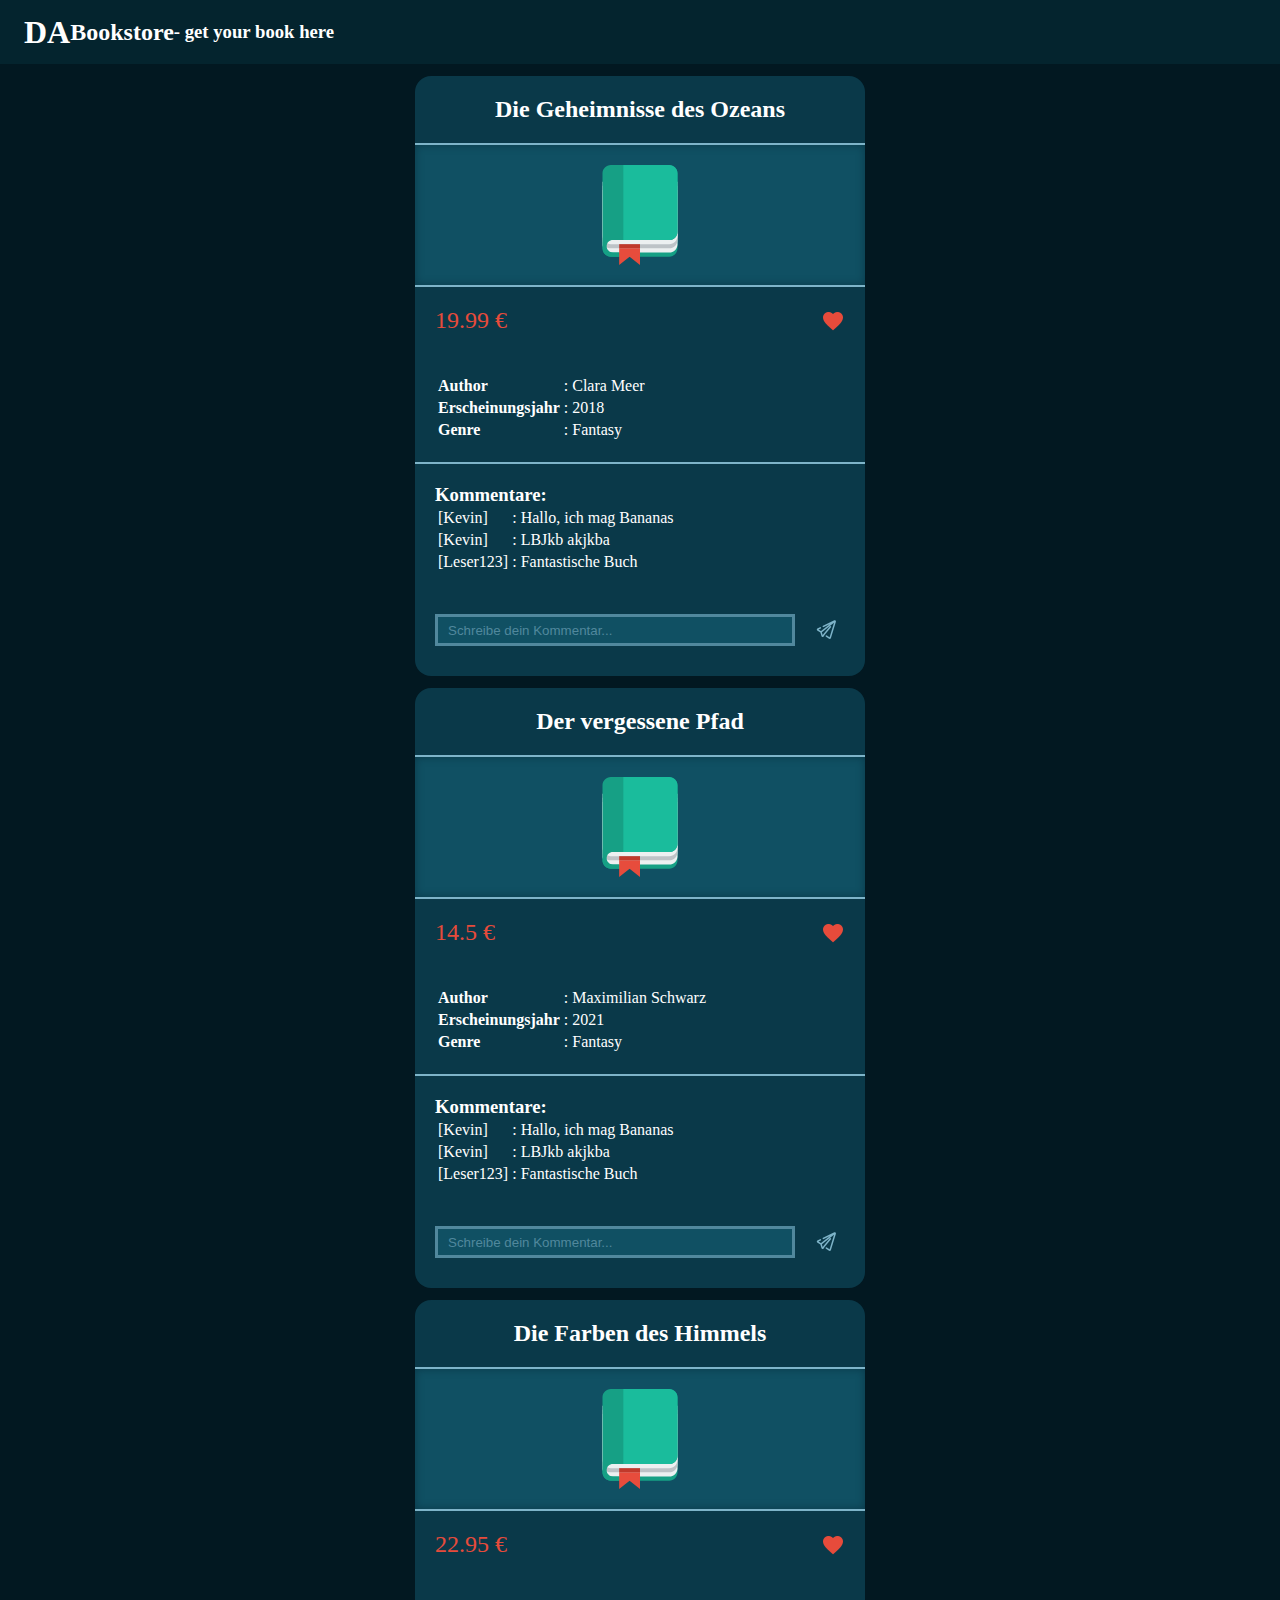
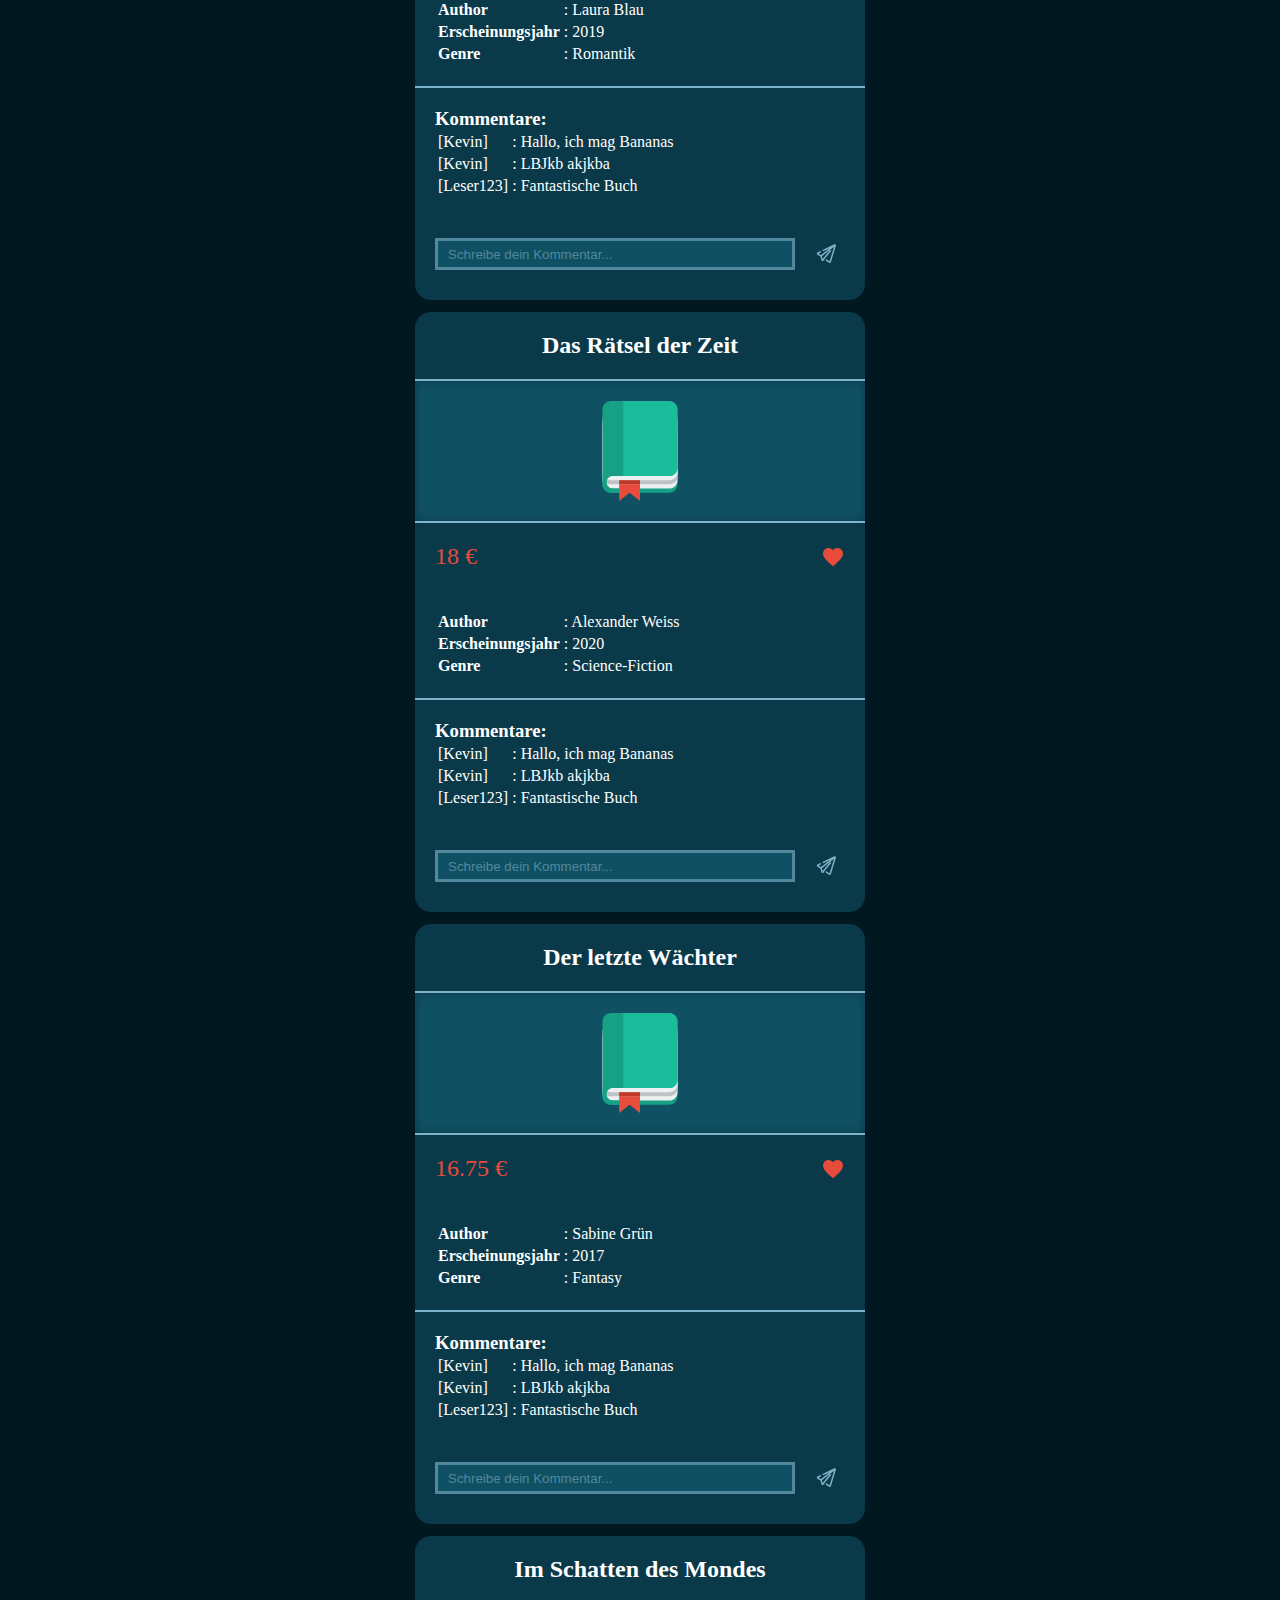
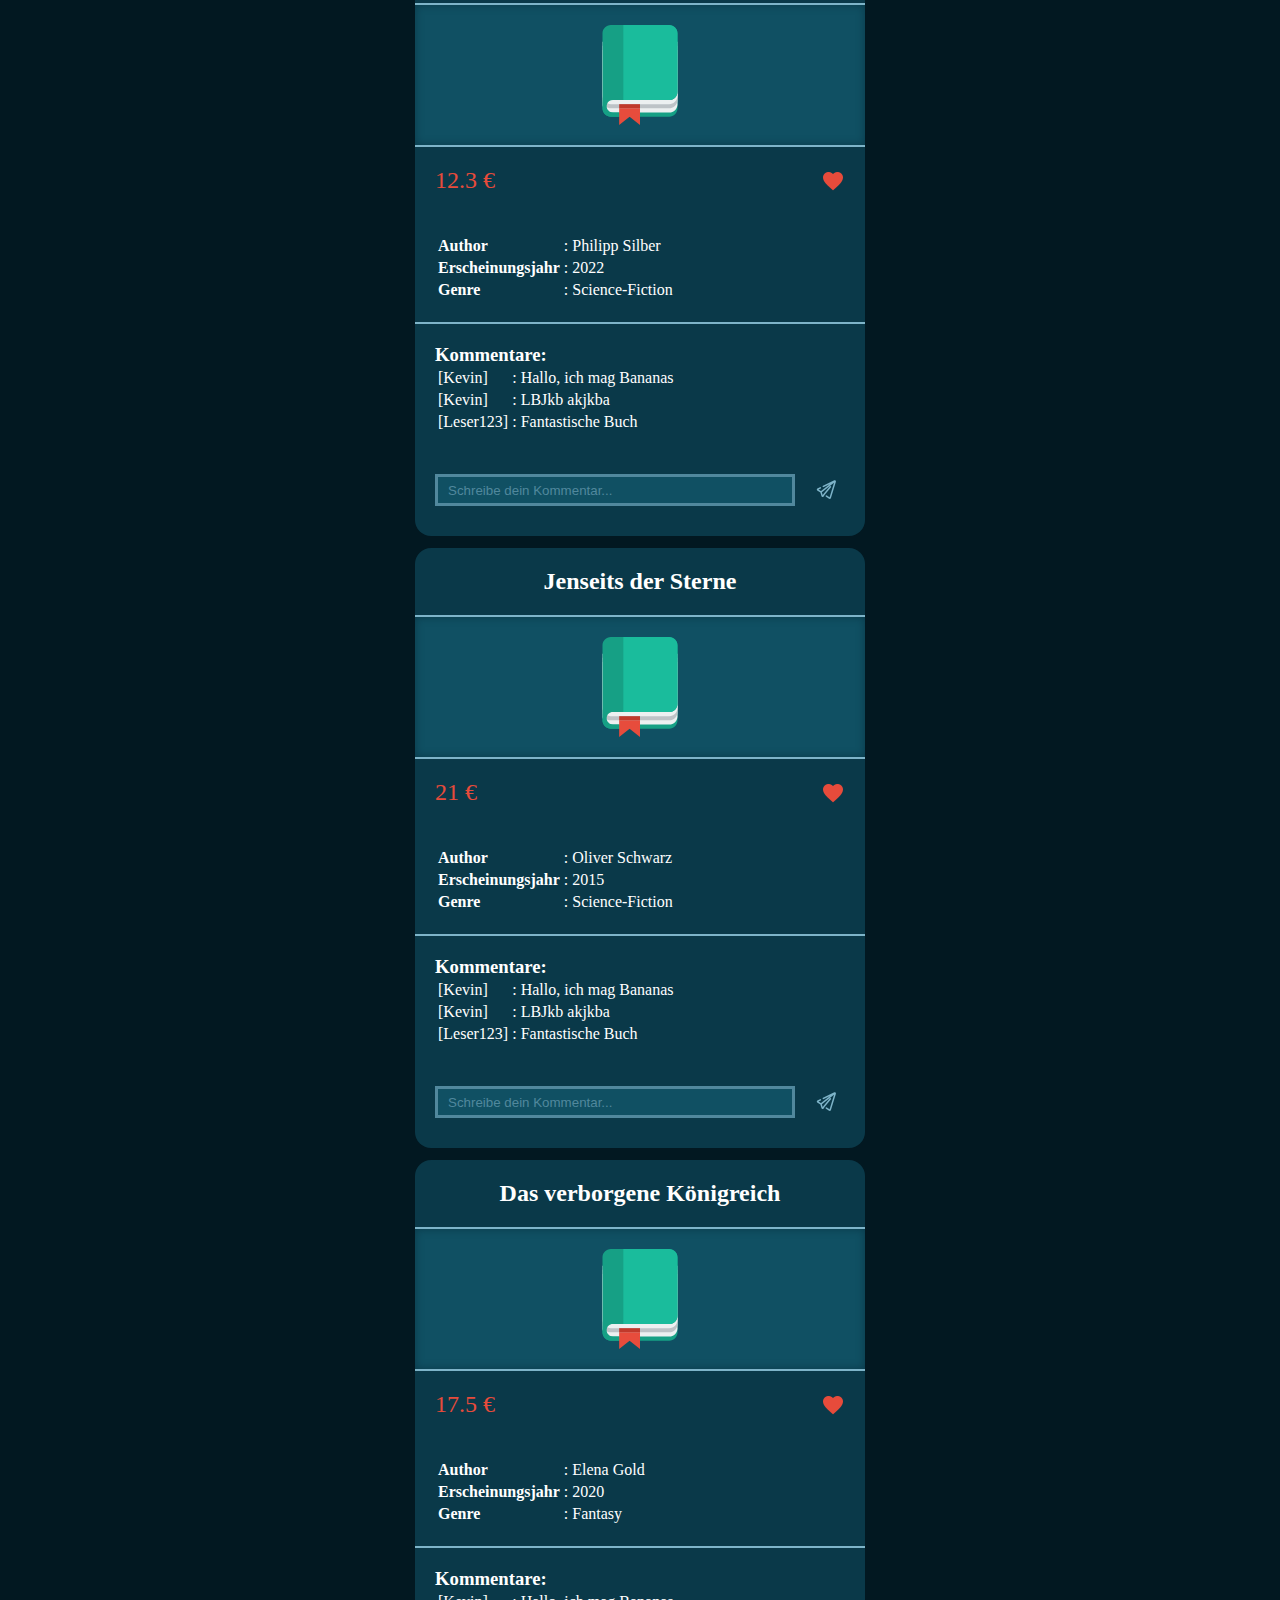
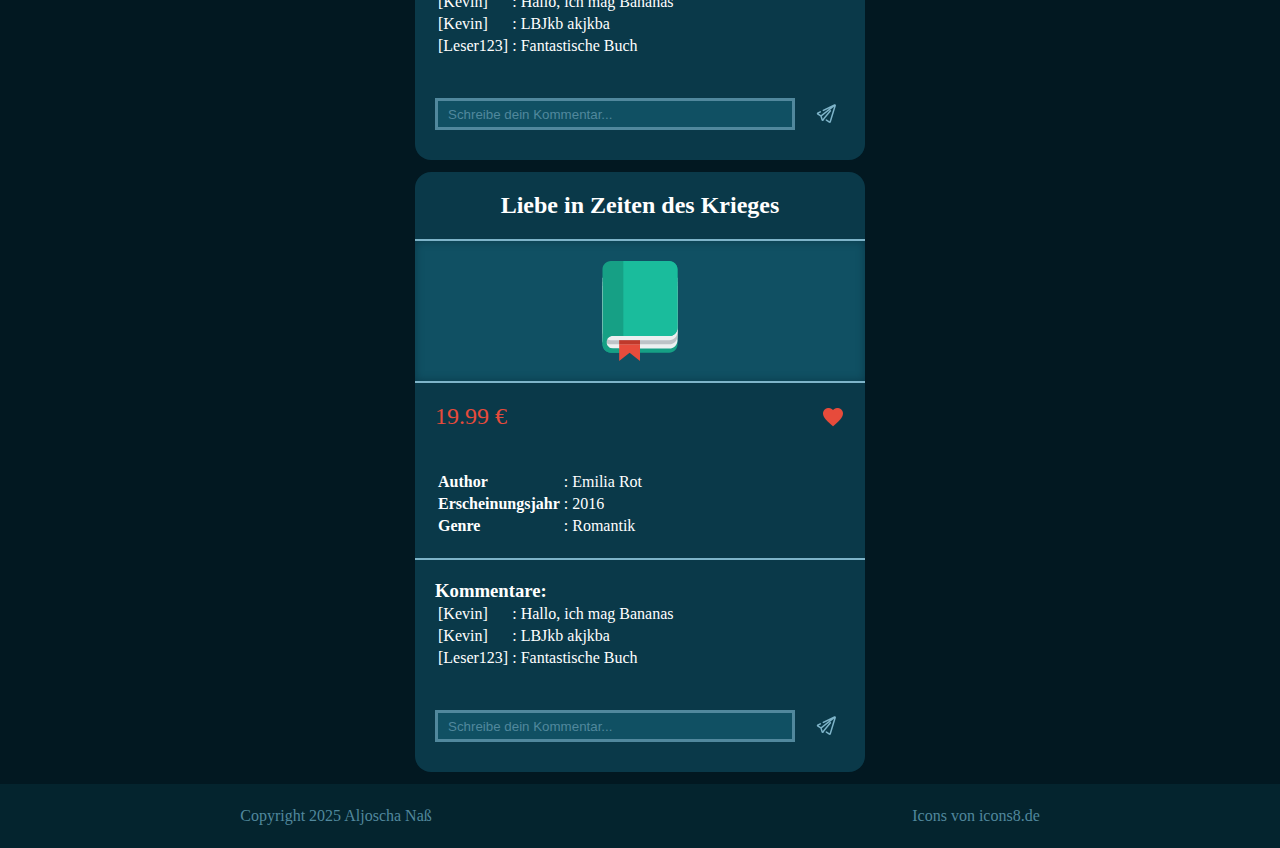
==== index.html @ 9e791208 "first commit" ====
<!DOCTYPE html>
<html lang="en">
<head>
    <meta charset="UTF-8">
    <meta name="viewport" content="width=device-width, initial-scale=1.0">

    <script src="db.js"></script>
    <script src="templates.js"></script>
    <script src="script.js"></script>

    <link rel="stylesheet" href="styles.css">

    <link rel="icon" type="image/x-icon" href="./img/icons/book_favicon.svg">

    <title>Bookstore</title>
</head>
<body onload="init()">
    <header>
        <h1>DA</h1>
        <h2>Bookstore</h2>
        <h3>- get your book here</h3>
    </header>

    <div id="content" class="content">

    </div>
   

    <footer>
        <p>Copyright 2025 Aljoscha Naß</p>
        <p><a href="https://icons8.de" alt="Link-icons8" target="_blank">Icons von icons8.de</a></p>
    </footer>
</body>
</html>
---- styles.css ----
*{
    margin: 0;
}
body{
    background-color: #021821;
}

.d_none{
    display: none;
}

.d_flex{
    display: flex;
}

/* width */
::-webkit-scrollbar {
    width: 8px;
  }
  
  /* Track */
  ::-webkit-scrollbar-track {
    background: #021821; 
    border-radius: 4px;
  }
   
  /* Handle */
  ::-webkit-scrollbar-thumb {
    background: #7EB4C9; 
    border-radius: 4px;
  }
  
  /* Handle on hover */
  ::-webkit-scrollbar-thumb:hover {
    background: #105063; 
  }

header{
    display: flex;
    align-items: center;
    background-color: #04242E;
    color: white;
    height: 64px;
    padding-left: 24px;
}

.book_section{
    display: flex;
    flex-direction: column;
    align-items: flex-start;
    justify-content: flex-start;
    background-color: #0A3949;
    border-radius: 16px;
    height: 600px;
    width: 450px;
    margin: 12px auto;
    color: white;
}

.seperator{
    height: 2px;
    width: 100%;
    background-color: #7EB4C9;
}

.book_title_section{
    width: 100%;
    margin: 20px 0;
    display: flex;
    justify-content: center;
    align-items: center;
    text-align: center;
}

.book_img_section{
    display: flex;
    justify-content: center;
    align-items: center;
    background-color: #105063;
    width: 410px;
    padding: 20px;
    box-shadow: 0 0 8px #0A3949 inset;
}

.book_img{
    height: 100px;
    width: 100px;
}

.price_section{
    margin: 20px;
    color: #E74B3B;
    font-size: 24px;
    display: flex;
    justify-content: space-between;
    align-items: center;
    width: 410px;
}

.favorite_icons{
    height: 24px;
    width: 24px;
    cursor: pointer;
}

.book_data_section{
    margin: 20px;
}

table th{
    display: flex;
    justify-content: flex-start;
}

.old_comments_section{
    margin: 20px;
}

.new_comment_section{
    display: flex;
    align-items: center;
    justify-content: space-between;
    margin: 20px;
    width: 410px;
}

.comment_input{
    background-color: #105063;
    color: white;
    cursor: pointer;
    height: 24px;
    border: solid;
    border-color: #51889D;
    width: 350px;
}
.comment_input::placeholder{
    color: #51889D;
    padding-left: 8px;
}

button{
    cursor: pointer;
    border: 0;
    background-color: #0A3949;
}
.send_button_img{
    width: 24px;
    width: 24px;
}

footer{
    height: 64px;
    background-color: #04242E;
    color: #51889D;
    display: flex;
    justify-content: space-around;
    align-items: center;
}

footer a{
    text-decoration: none;
    color: #51889D;
    cursor: pointer;
}
footer a:hover{
    color: #51889dc5;
}
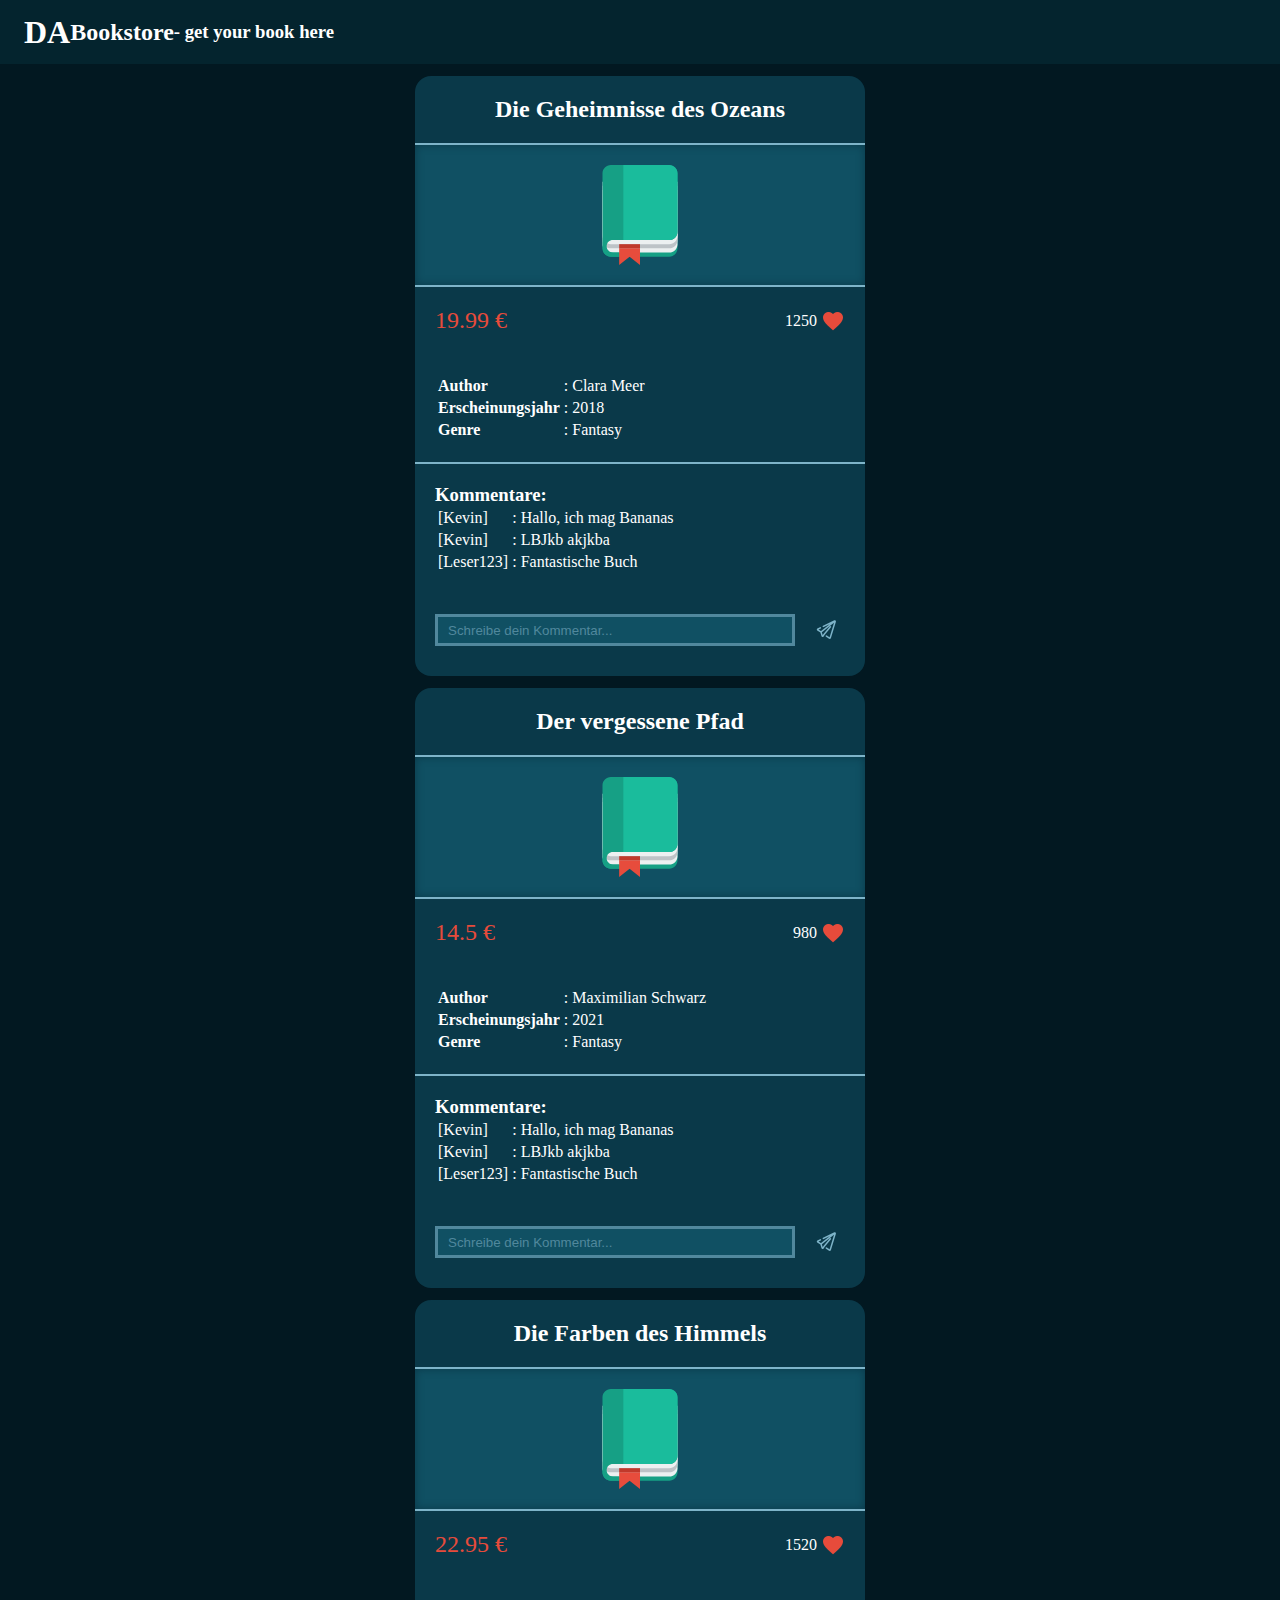
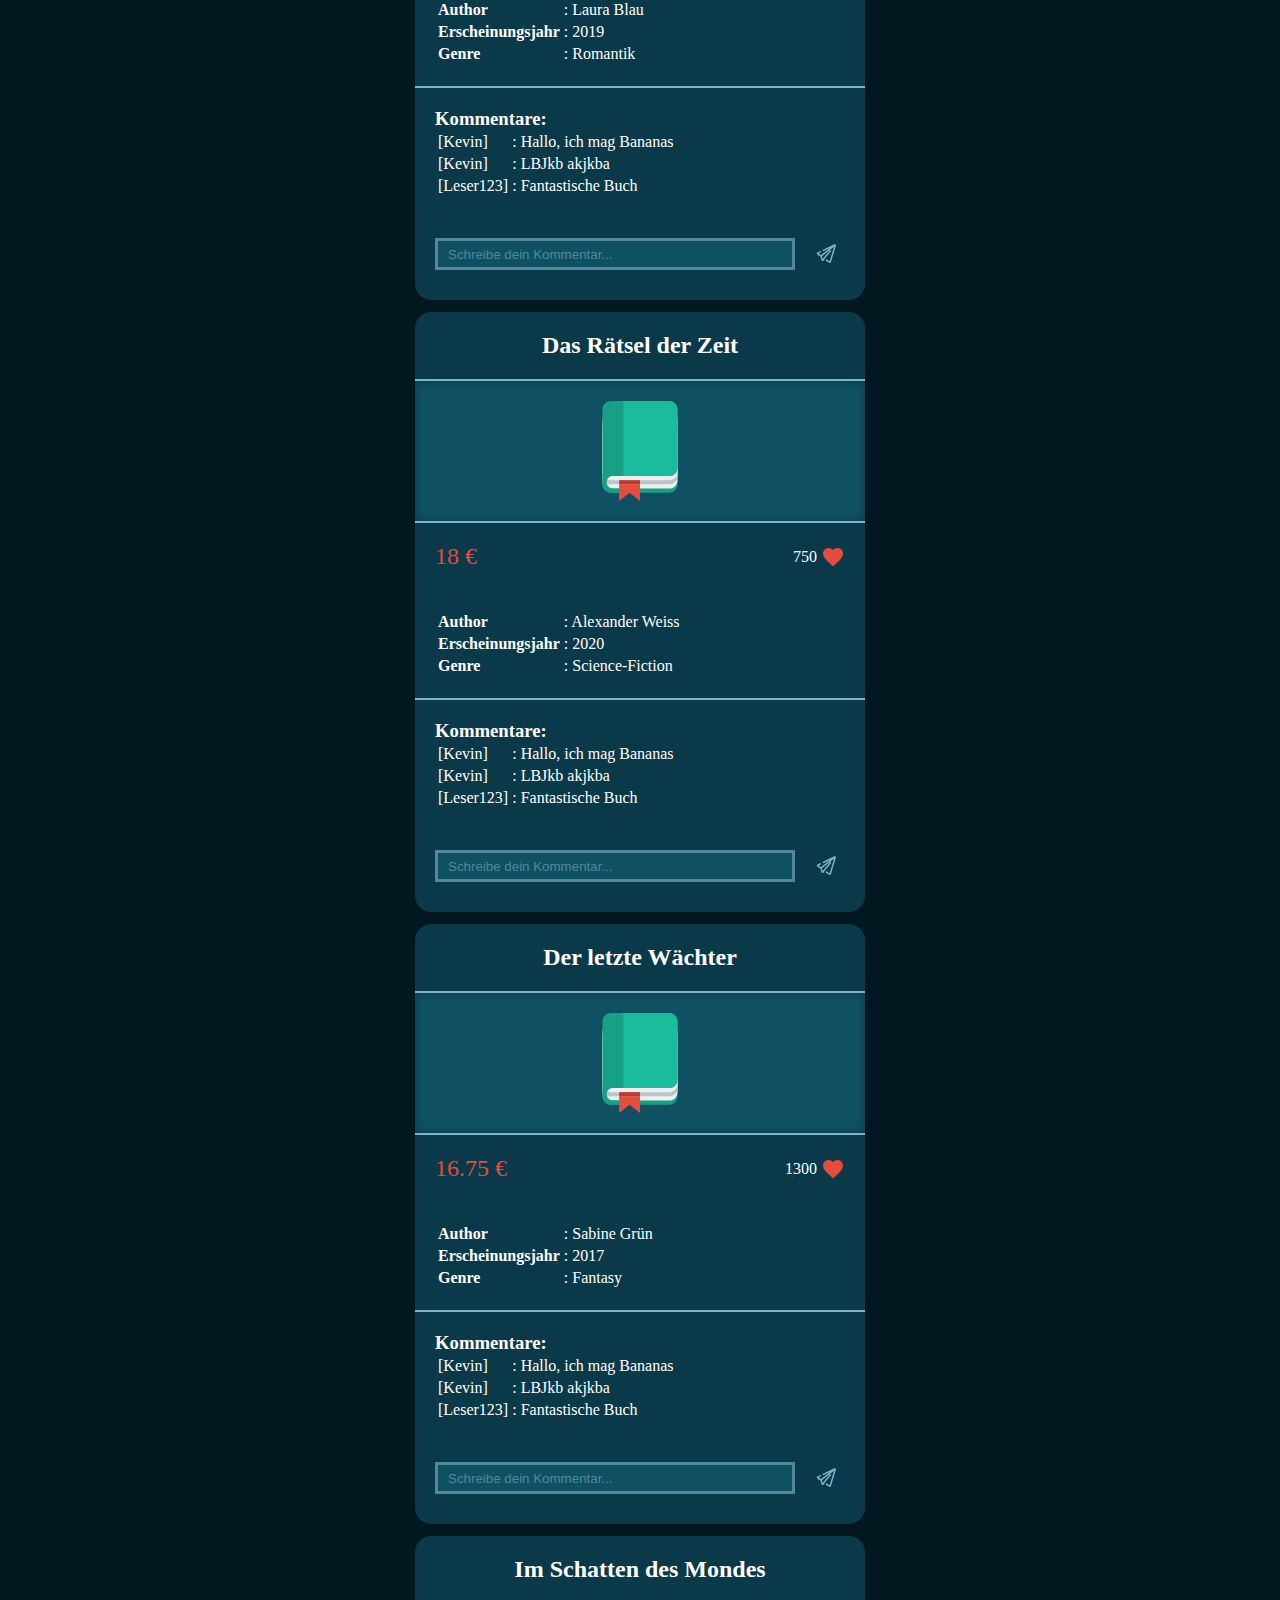
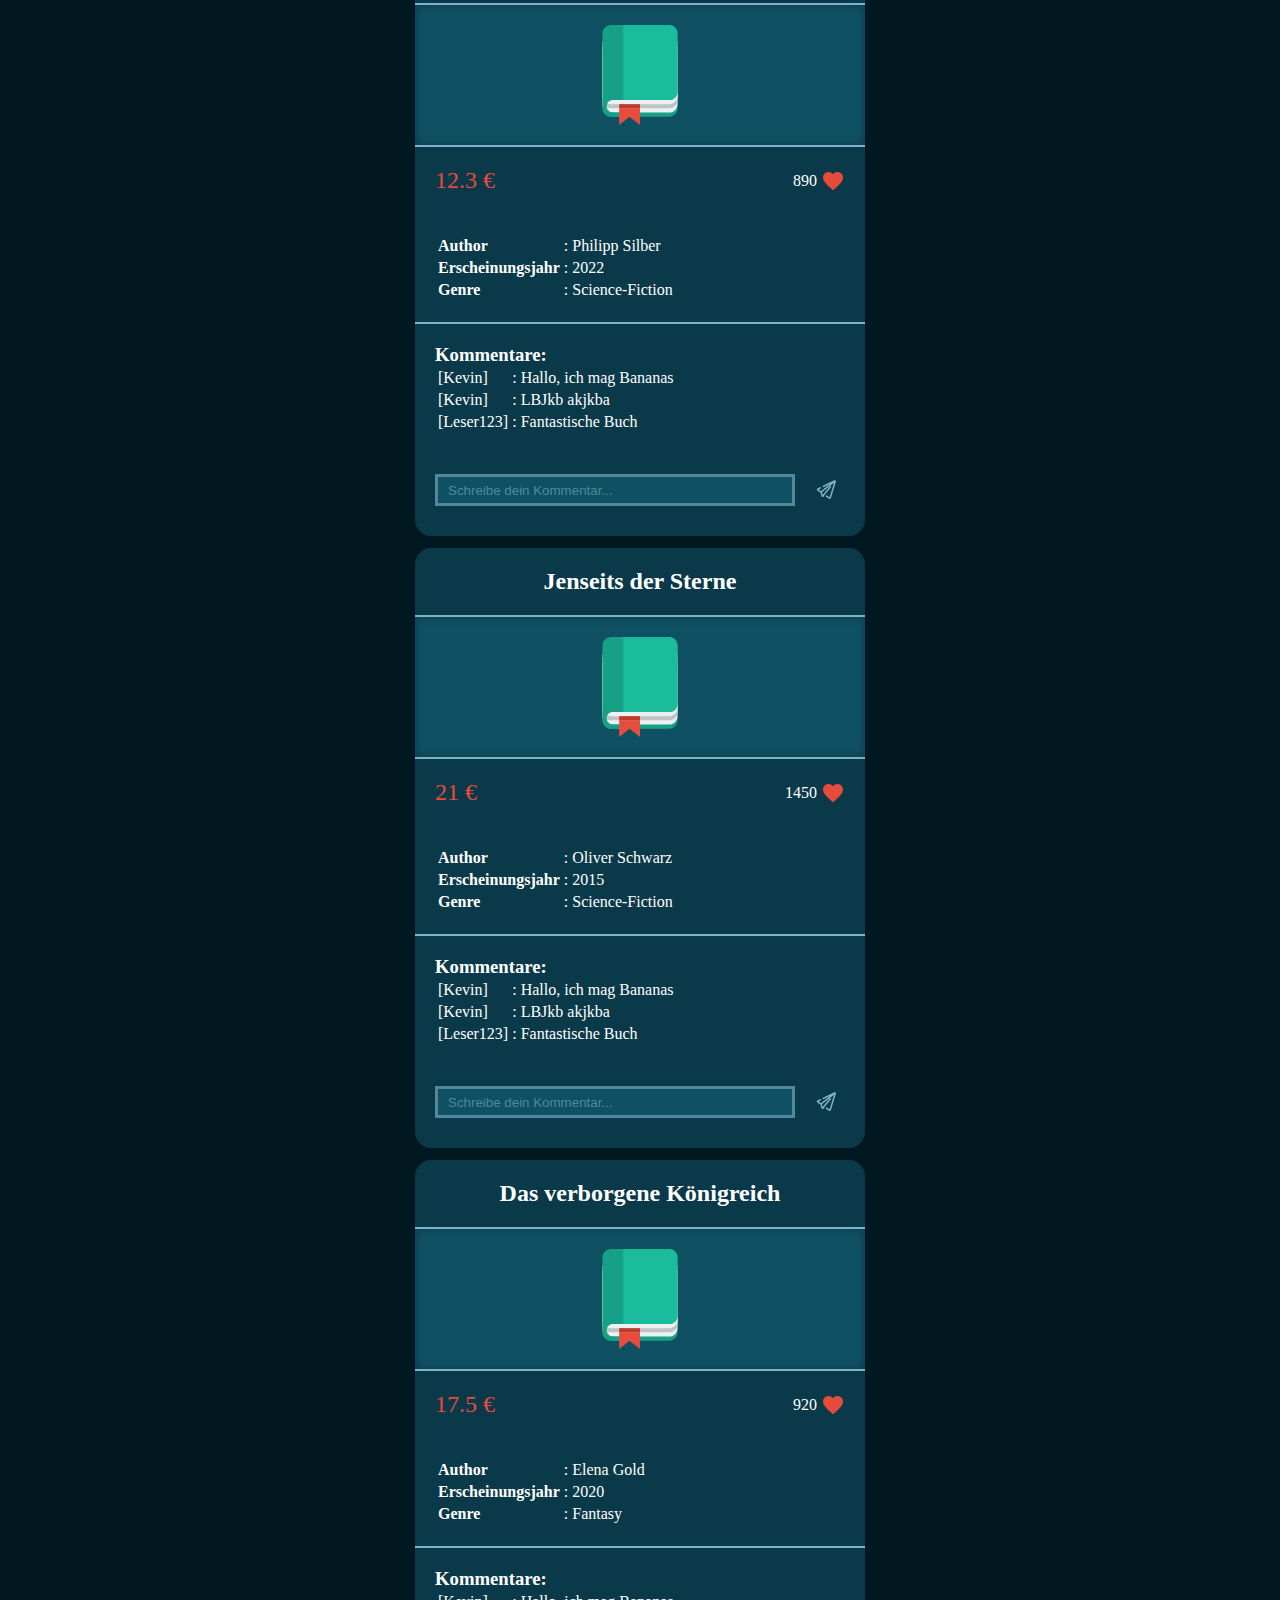
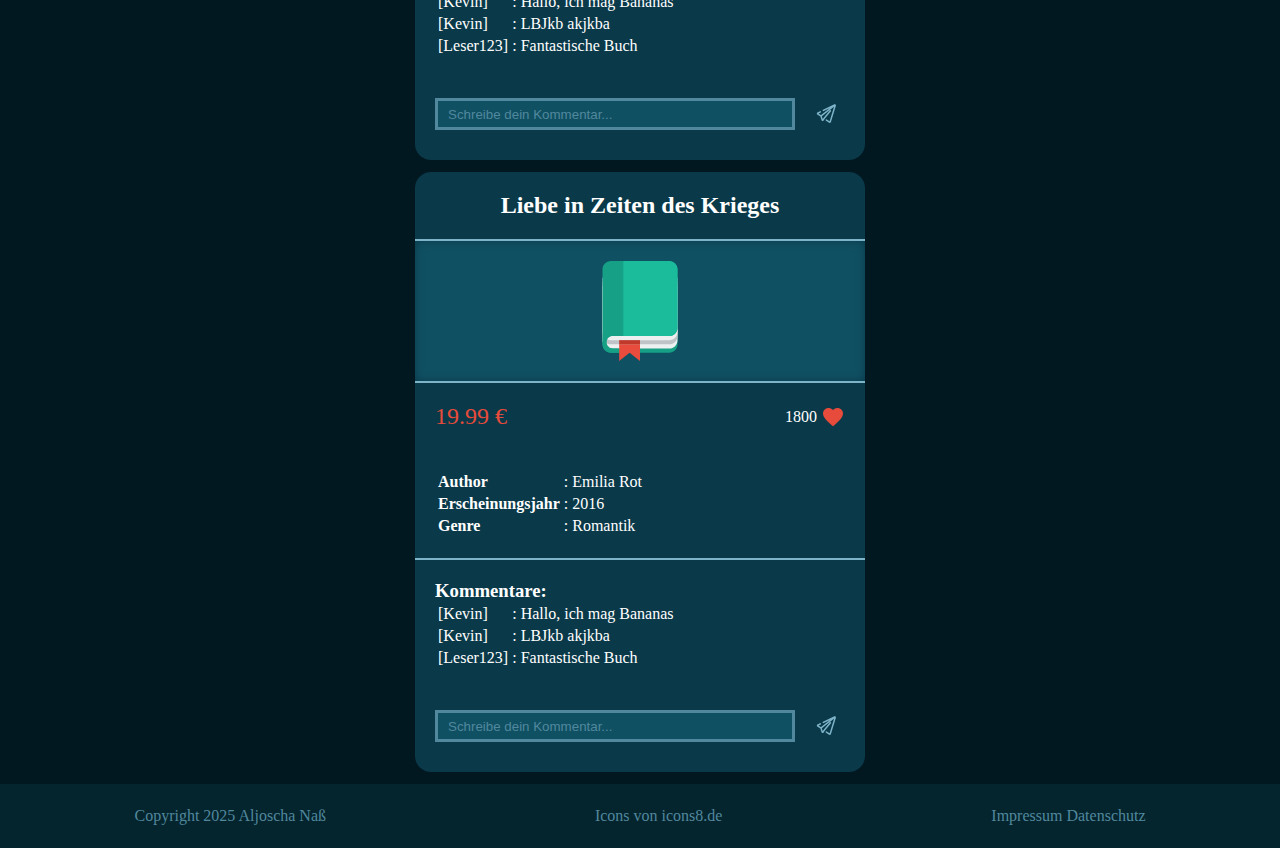
==== commit 290cc225: "change favorite" ====
--- a/index.html
+++ b/index.html
@@ -1,5 +1,5 @@
 <!DOCTYPE html>
-<html lang="en">
+<html lang="de">
 <head>
     <meta charset="UTF-8">
     <meta name="viewport" content="width=device-width, initial-scale=1.0">
@@ -23,12 +23,16 @@
 
     <div id="content" class="content">
 
-    </div>
-   
+    </div>   
 
     <footer>
         <p>Copyright 2025 Aljoscha Naß</p>
         <p><a href="https://icons8.de" alt="Link-icons8" target="_blank">Icons von icons8.de</a></p>
+
+        <div class="links">
+            <a href="./html/impressum.html">Impressum</a>
+            <a href="./html/datenschutz.html">Datenschutz</a>
+        </div>
     </footer>
 </body>
 </html>--- a/styles.css
+++ b/styles.css
@@ -97,10 +97,19 @@
     width: 410px;
 }
 
+.favorite_section{
+    display: flex;
+    justify-content: center;
+    align-items: center;
+    color: white;
+    font-size: 16px;
+}
+
 .favorite_icons{
     height: 24px;
     width: 24px;
     cursor: pointer;
+    margin-left: 4px;
 }
 
 .book_data_section{
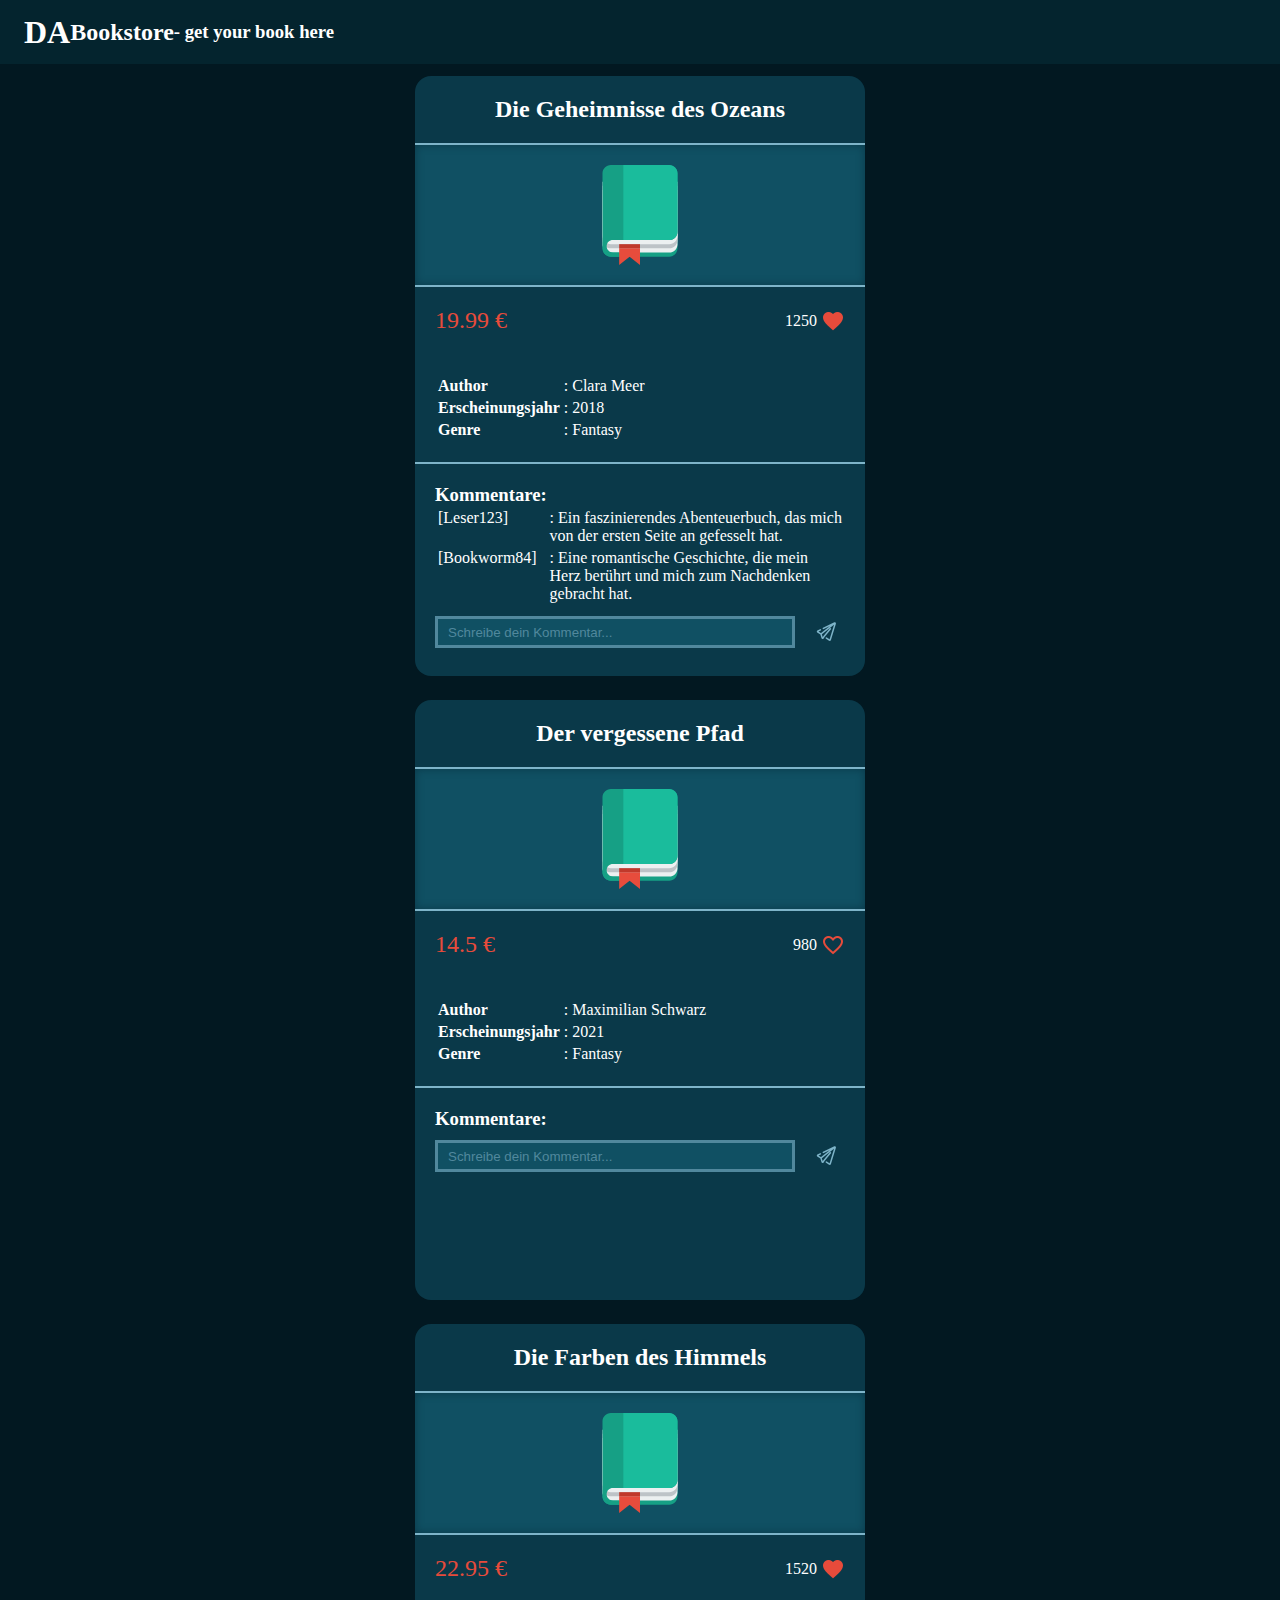
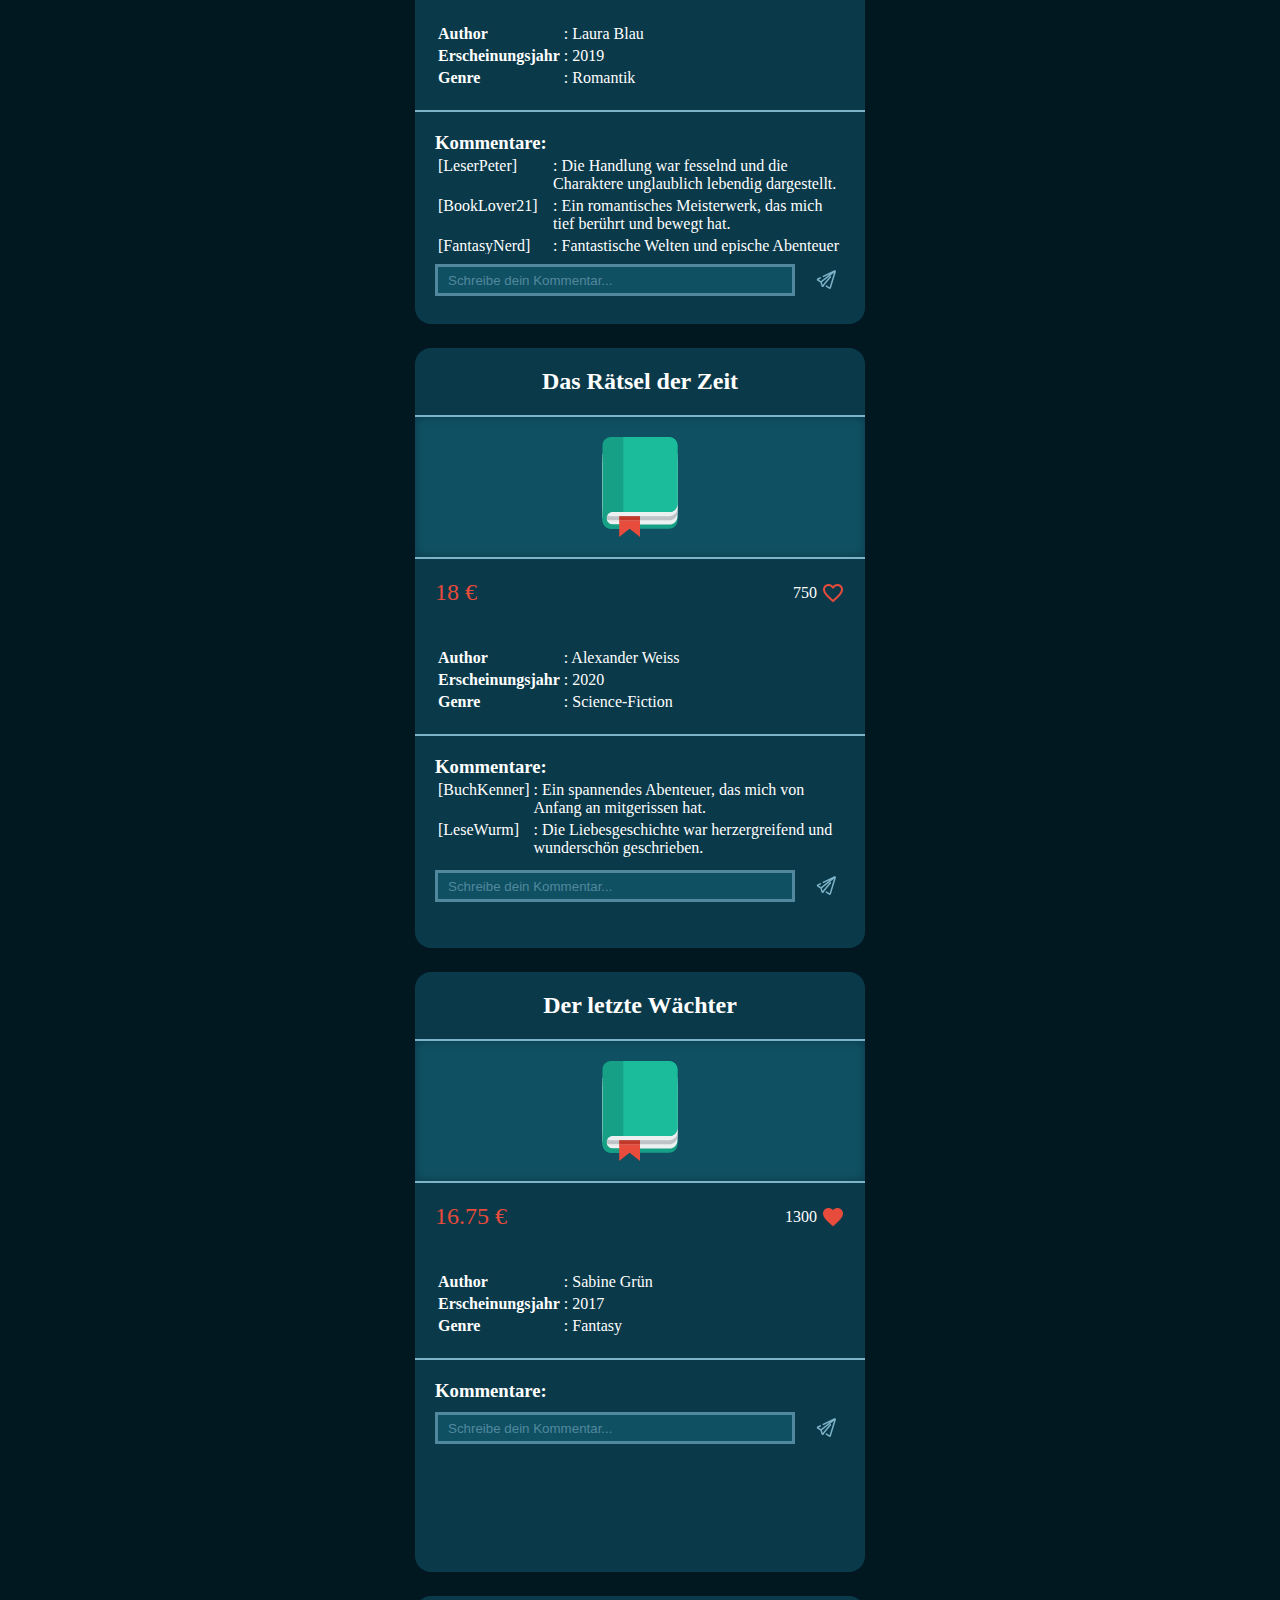
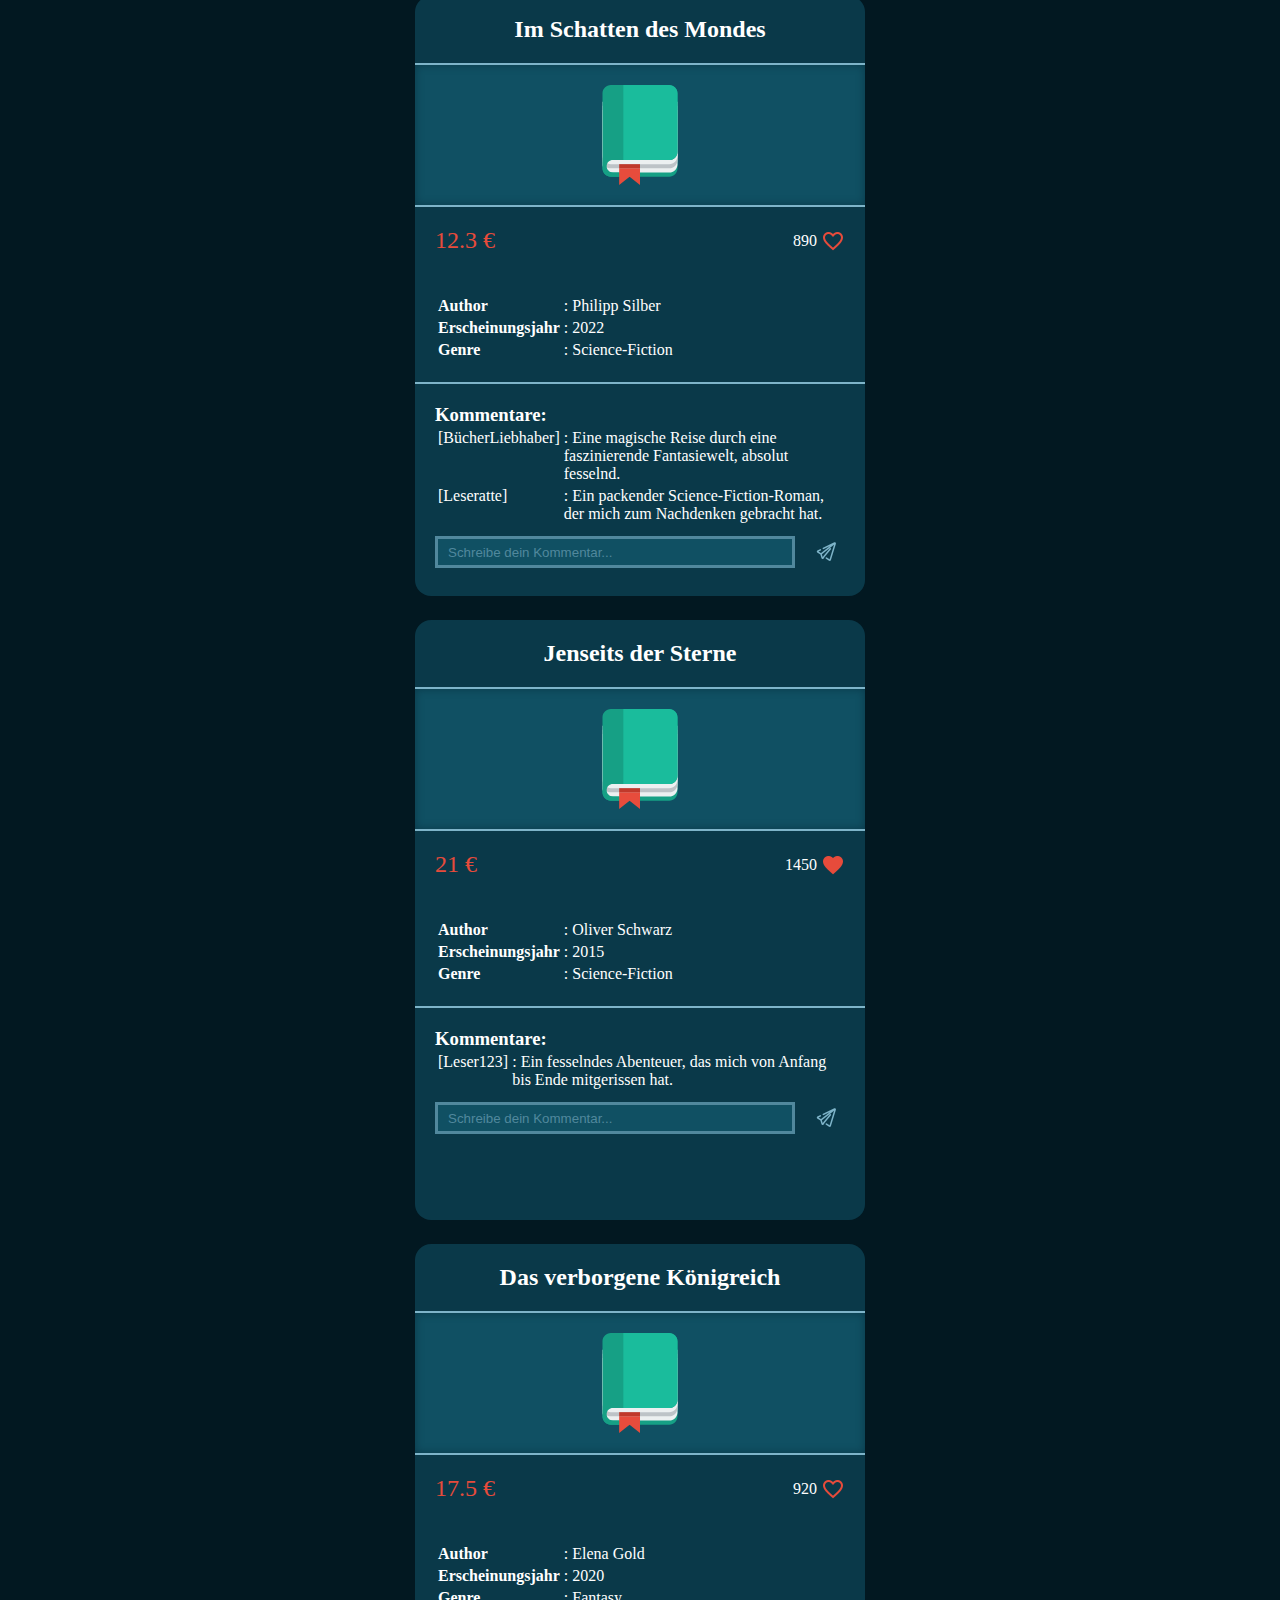
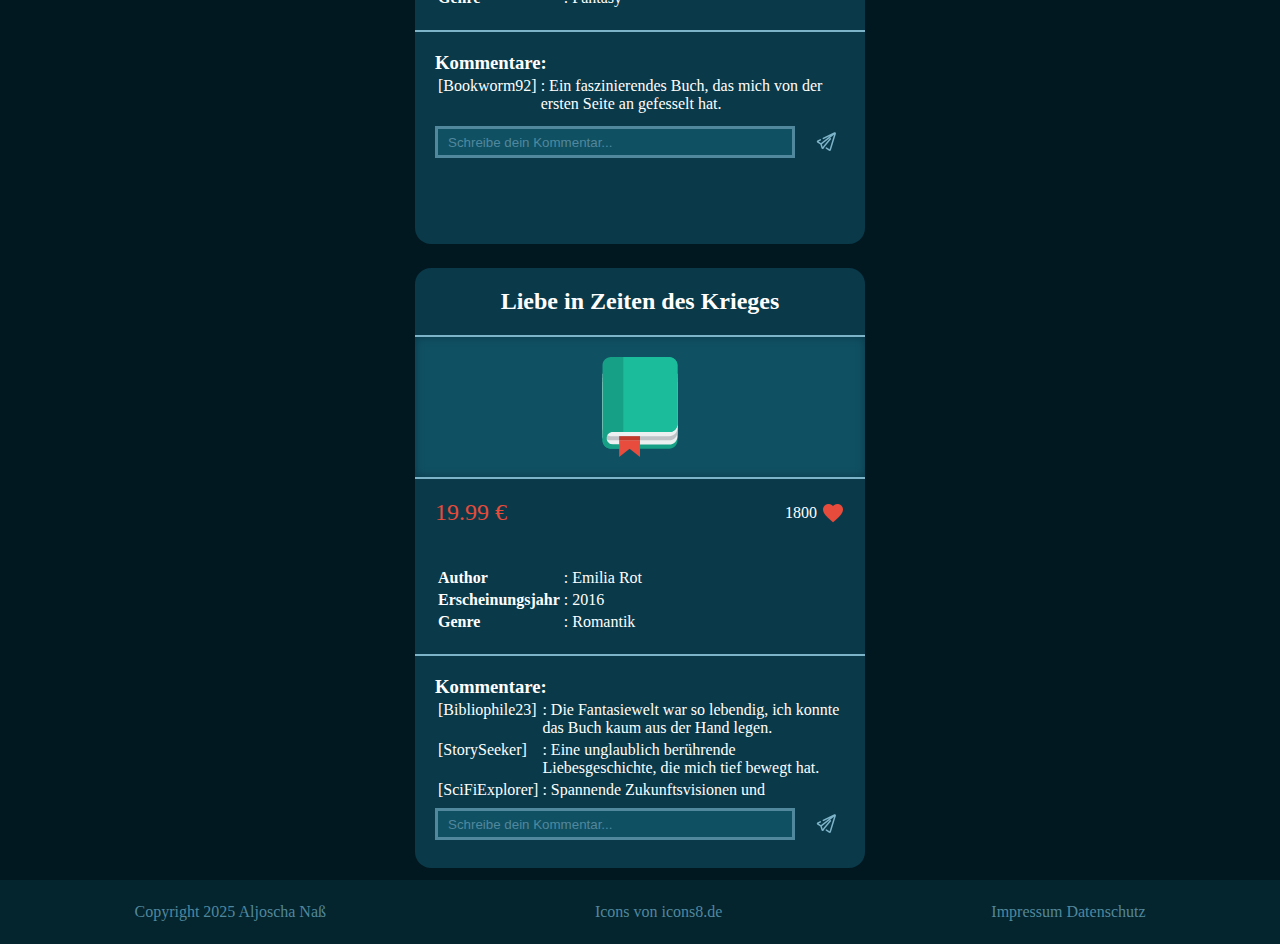
==== commit ee83c2c2: "comment section witch scrollbar" ====
--- a/index.html
+++ b/index.html
@@ -23,7 +23,7 @@
 
     <div id="content" class="content">
 
-    </div>   
+    </div>
 
     <footer>
         <p>Copyright 2025 Aljoscha Naß</p>
--- a/styles.css
+++ b/styles.css
@@ -44,6 +44,13 @@
     padding-left: 24px;
 }
 
+.content {
+    display: flex;
+    flex-direction: column;
+    justify-content: center;
+    align-items: center;
+}
+
 .book_section{
     display: flex;
     flex-direction: column;
@@ -53,7 +60,7 @@
     border-radius: 16px;
     height: 600px;
     width: 450px;
-    margin: 12px auto;
+    margin: 12px;
     color: white;
 }
 
@@ -121,15 +128,26 @@
     justify-content: flex-start;
 }
 
+table tr{
+    vertical-align: baseline;
+}
+
 .old_comments_section{
-    margin: 20px;
+    margin: 20px 20px 5px 20px;
+}
+
+.all_comments {
+    max-height: 100px;
+    display: flex;
+    flex-direction: column;
+    overflow-y: auto
 }
 
 .new_comment_section{
     display: flex;
     align-items: center;
     justify-content: space-between;
-    margin: 20px;
+    margin: 5px 20px 20px 20px;
     width: 410px;
 }
 
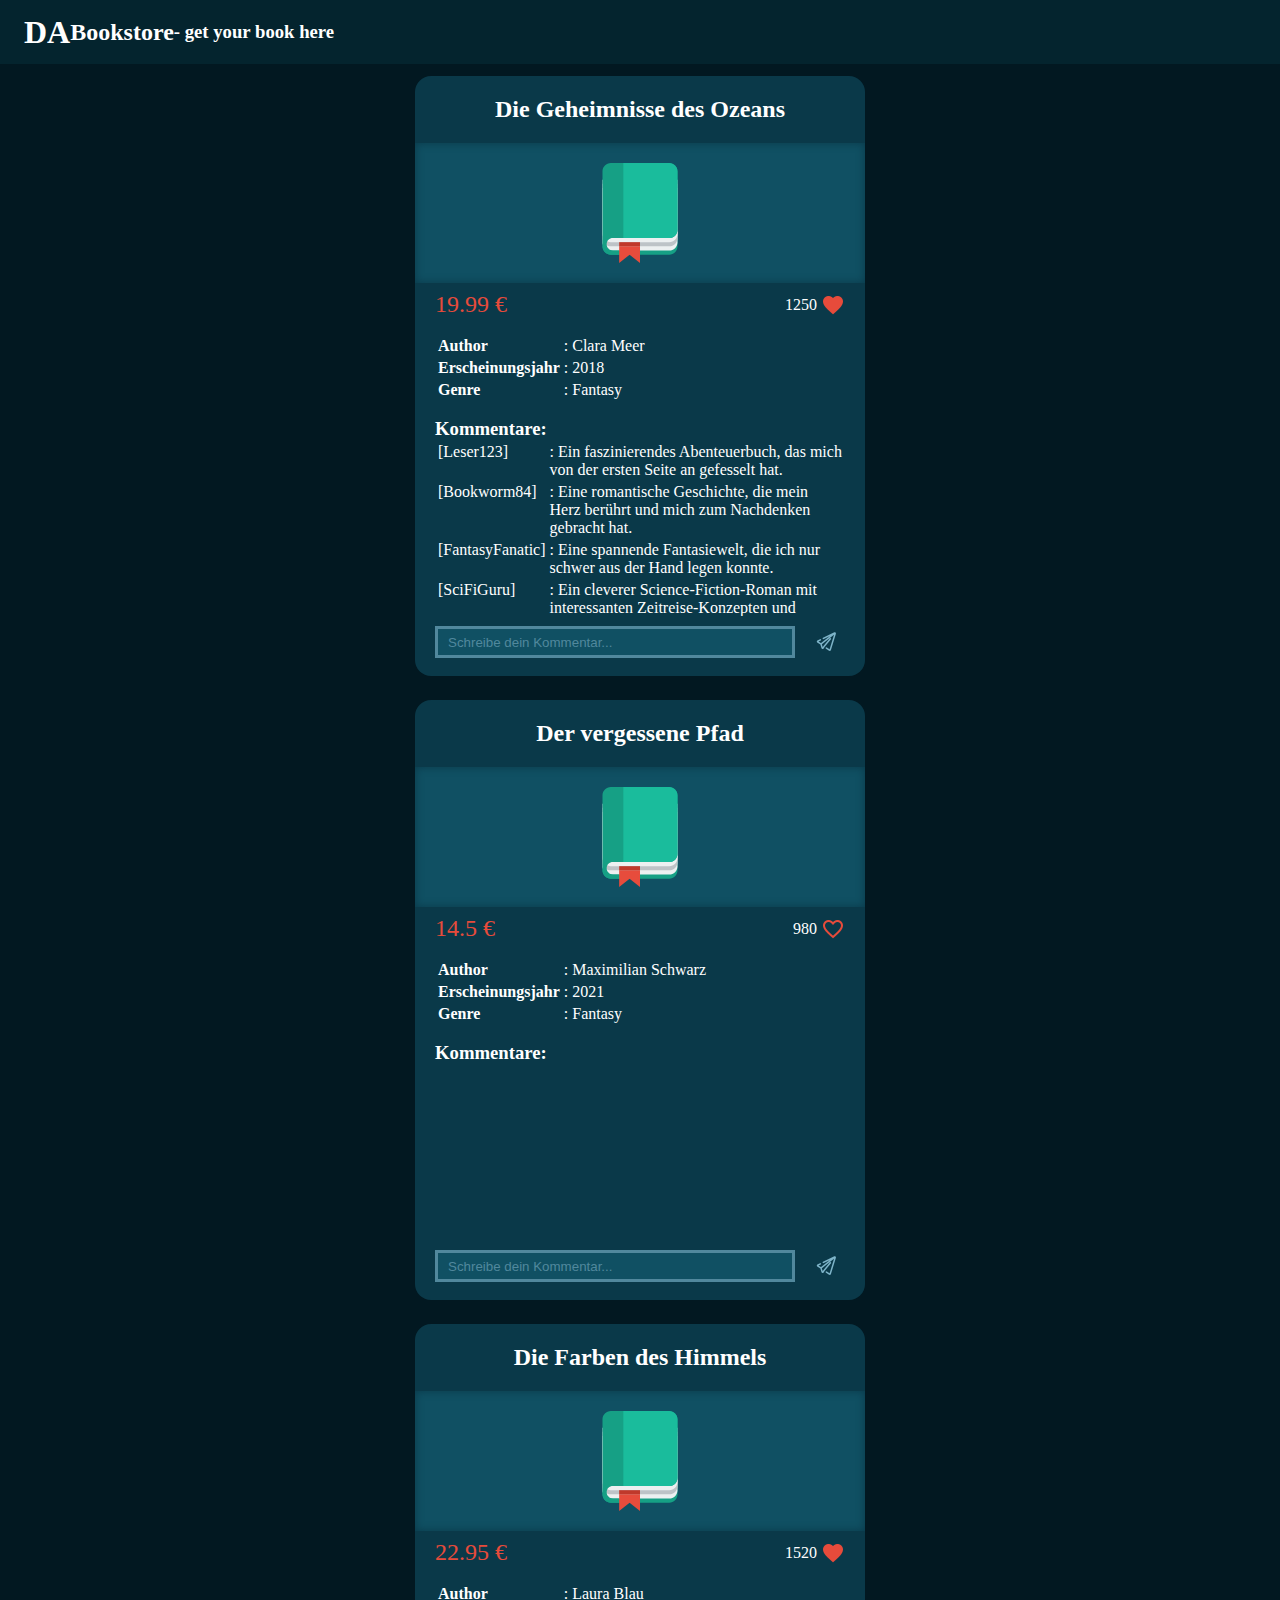
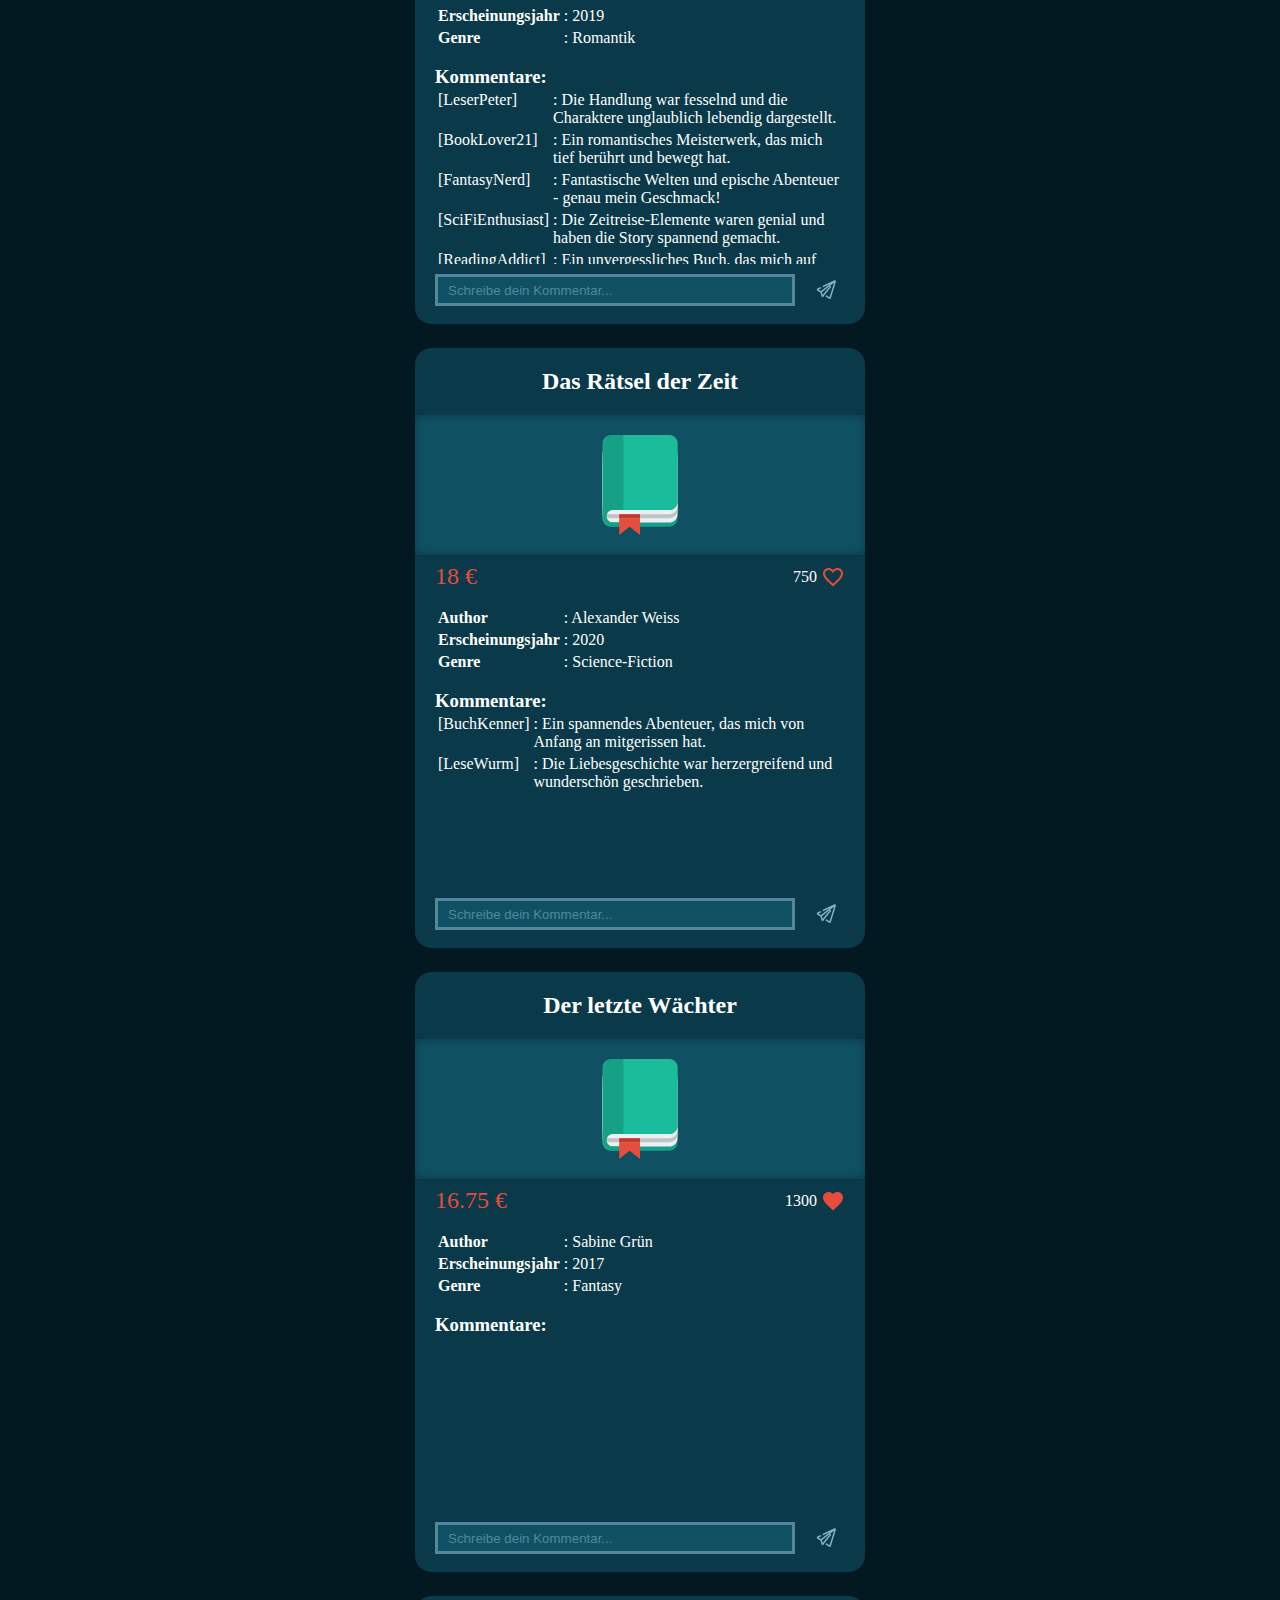
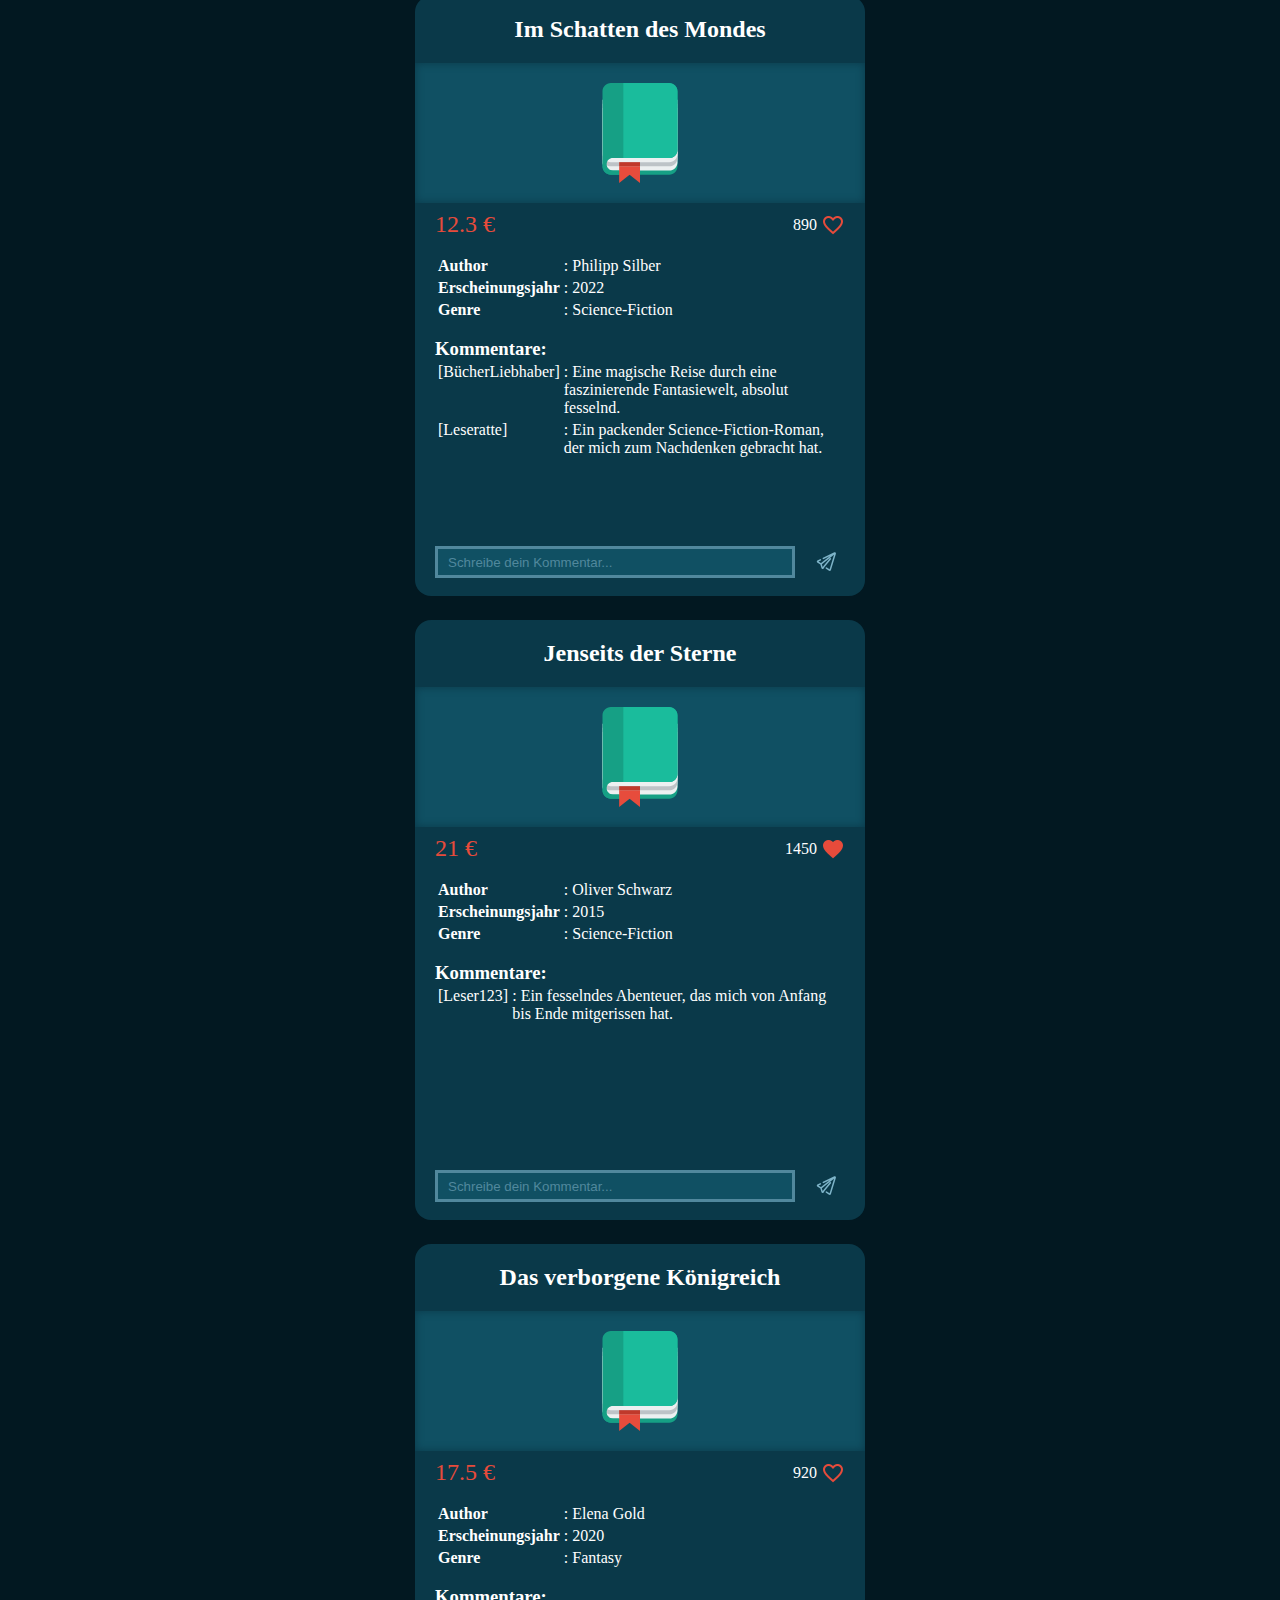
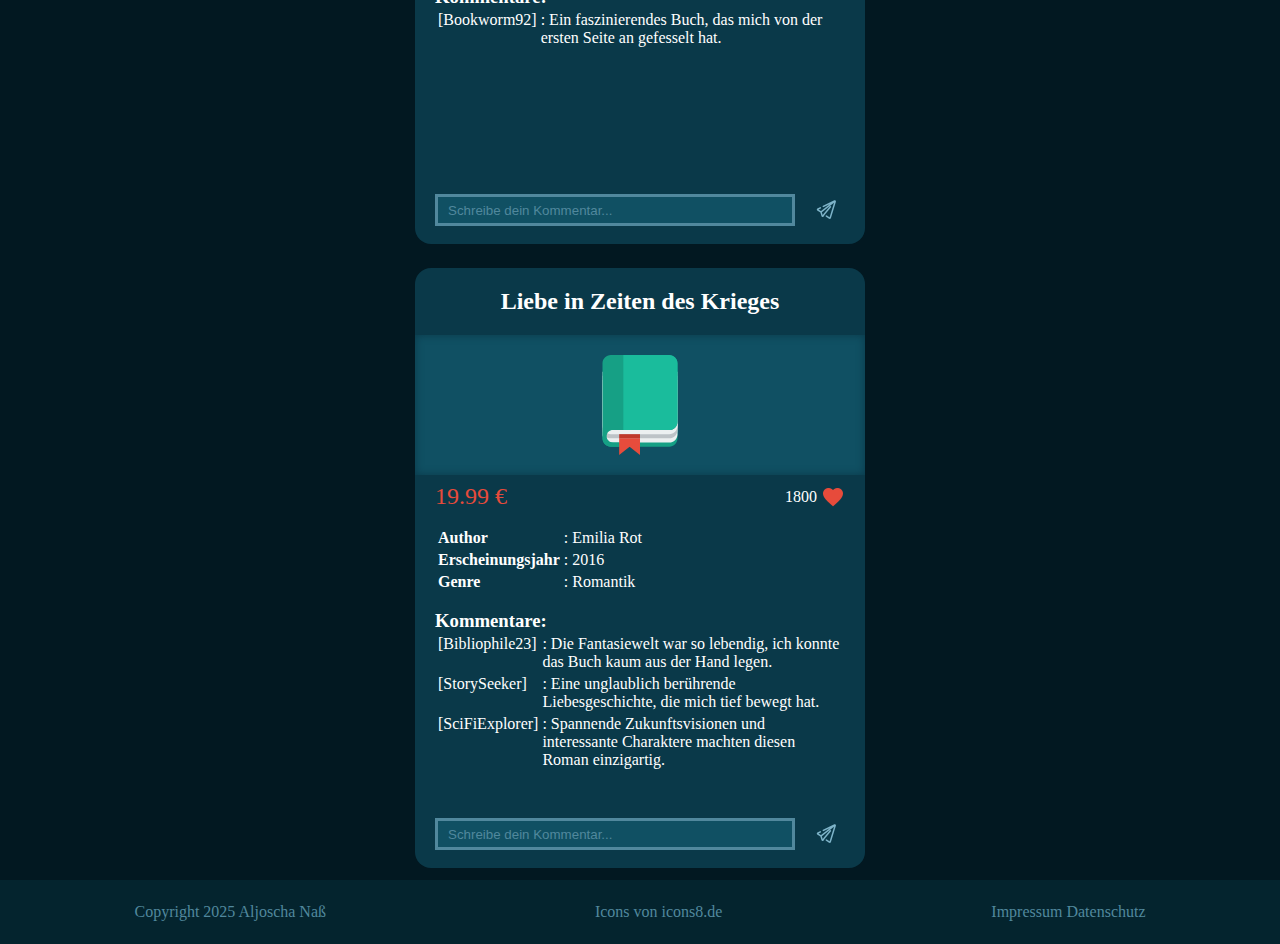
==== commit 21d712a2: "add comment" ====
--- a/index.html
+++ b/index.html
@@ -30,8 +30,8 @@
         <p><a href="https://icons8.de" alt="Link-icons8" target="_blank">Icons von icons8.de</a></p>
 
         <div class="links">
-            <a href="./html/impressum.html">Impressum</a>
-            <a href="./html/datenschutz.html">Datenschutz</a>
+            <a href="./html/impressum.html" target="_blank">Impressum</a>
+            <a href="./html/datenschutz.html" target="_blank">Datenschutz</a>
         </div>
     </footer>
 </body>
--- a/styles.css
+++ b/styles.css
@@ -95,7 +95,7 @@
 }
 
 .price_section{
-    margin: 20px;
+    margin: 8px 20px;
     color: #E74B3B;
     font-size: 24px;
     display: flex;
@@ -120,7 +120,7 @@
 }
 
 .book_data_section{
-    margin: 20px;
+    margin: 8px 20px;
 }
 
 table th{
@@ -133,11 +133,11 @@
 }
 
 .old_comments_section{
-    margin: 20px 20px 5px 20px;
+    margin: 8px 20px 5px 20px;
 }
 
 .all_comments {
-    max-height: 100px;
+    height: 176px;
     display: flex;
     flex-direction: column;
     overflow-y: auto
@@ -170,6 +170,7 @@
     border: 0;
     background-color: #0A3949;
 }
+
 .send_button_img{
     width: 24px;
     width: 24px;
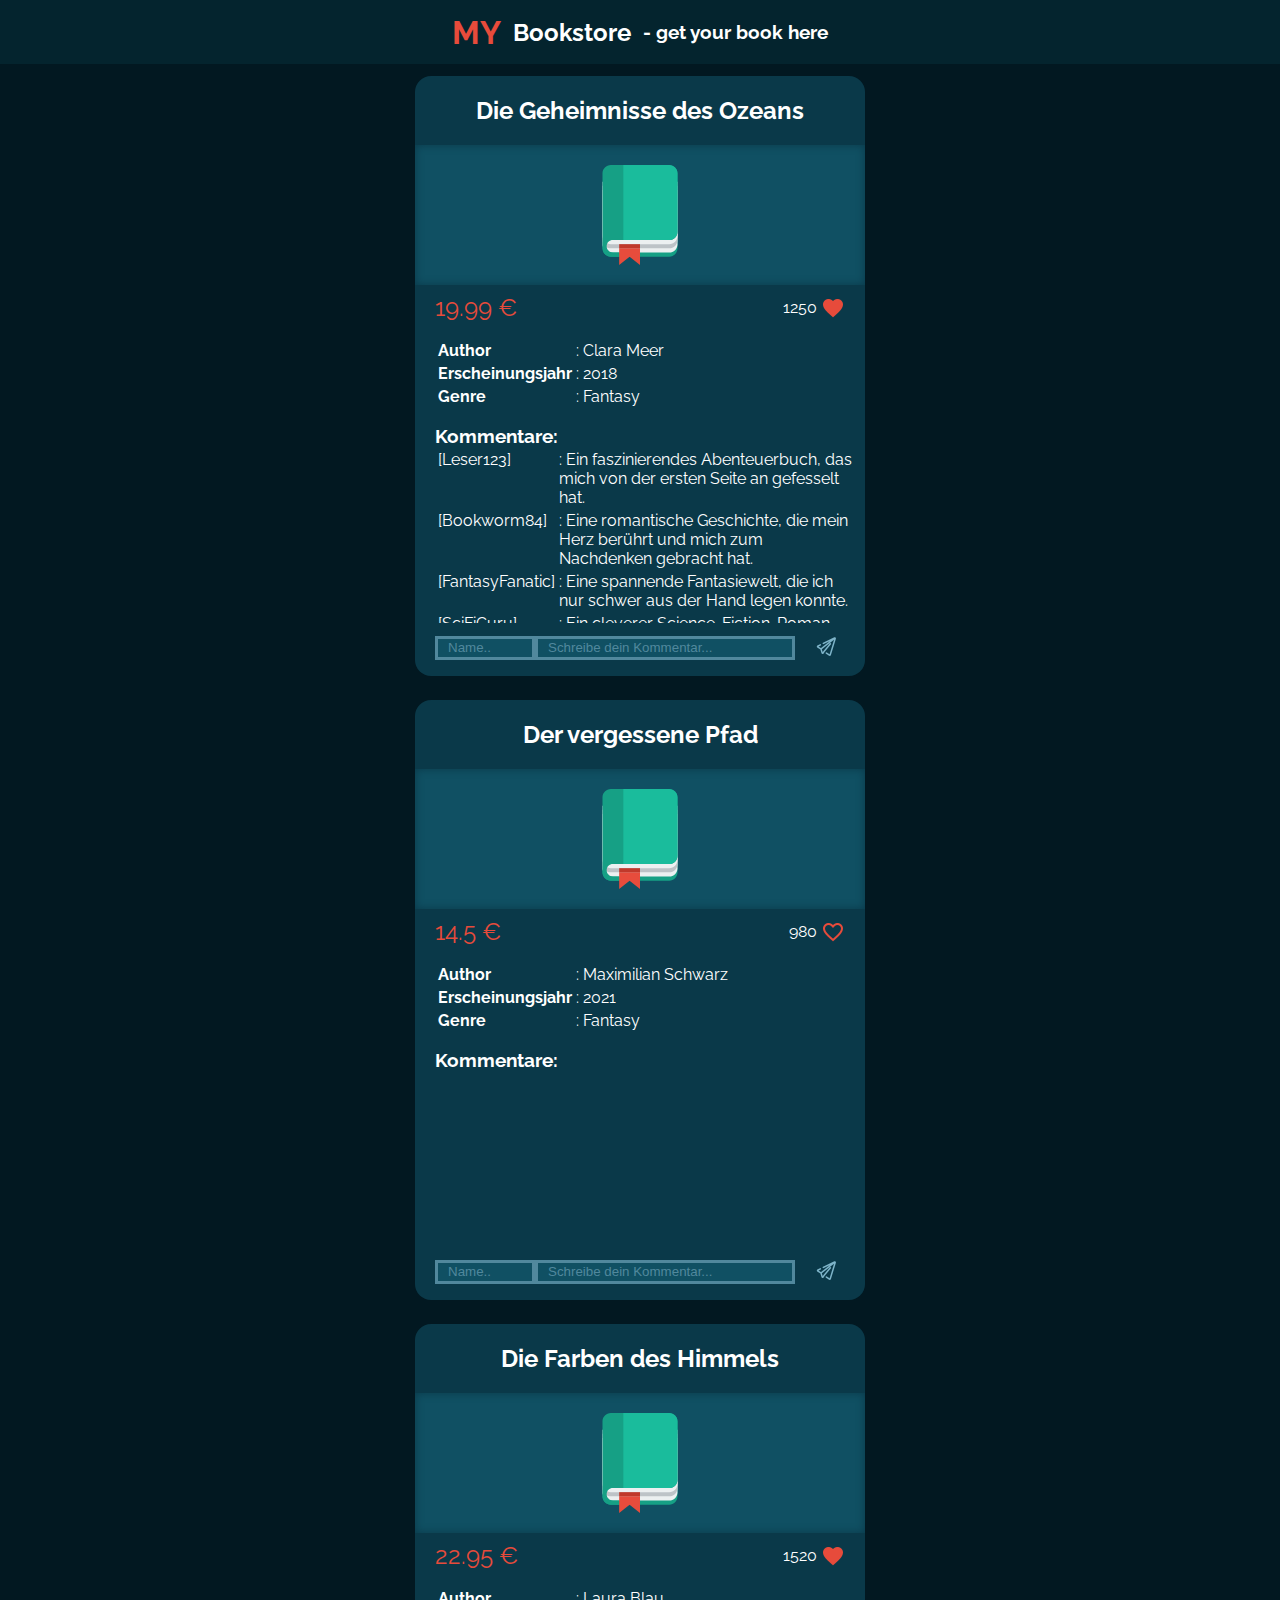
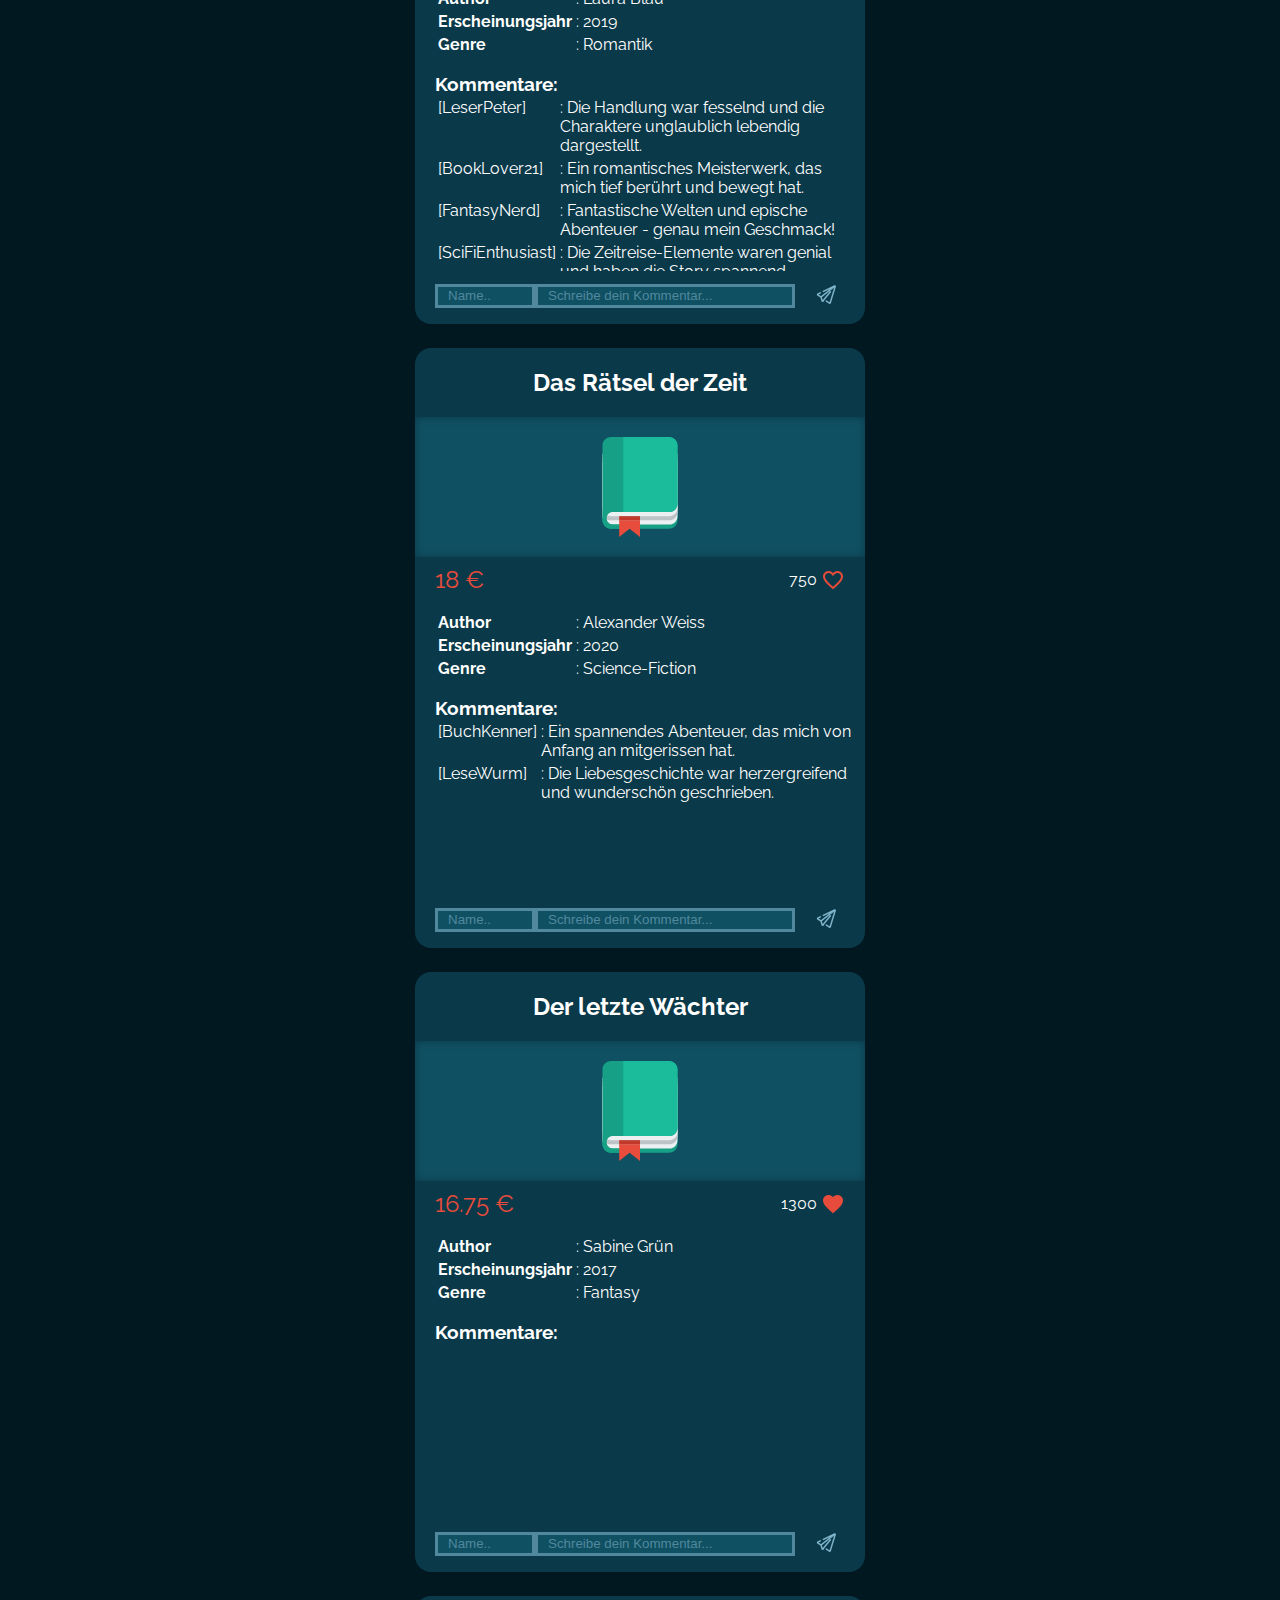
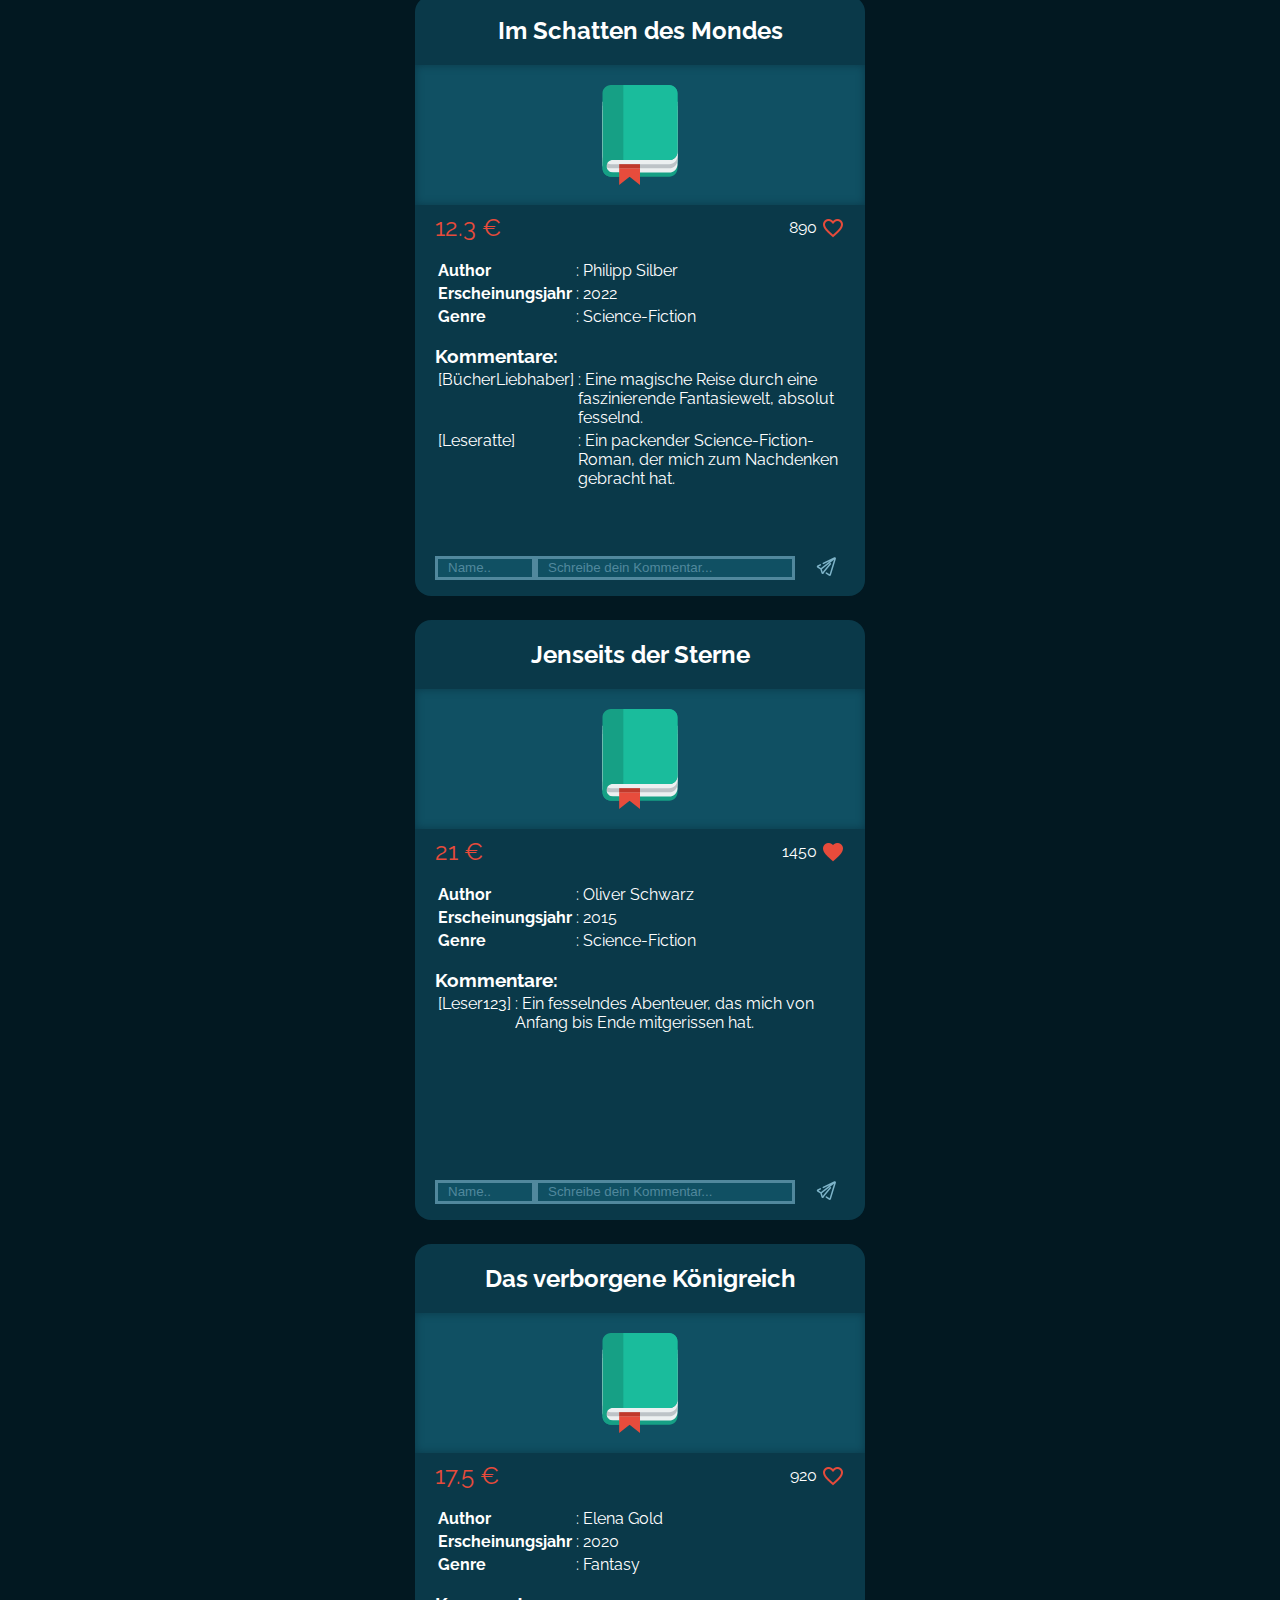
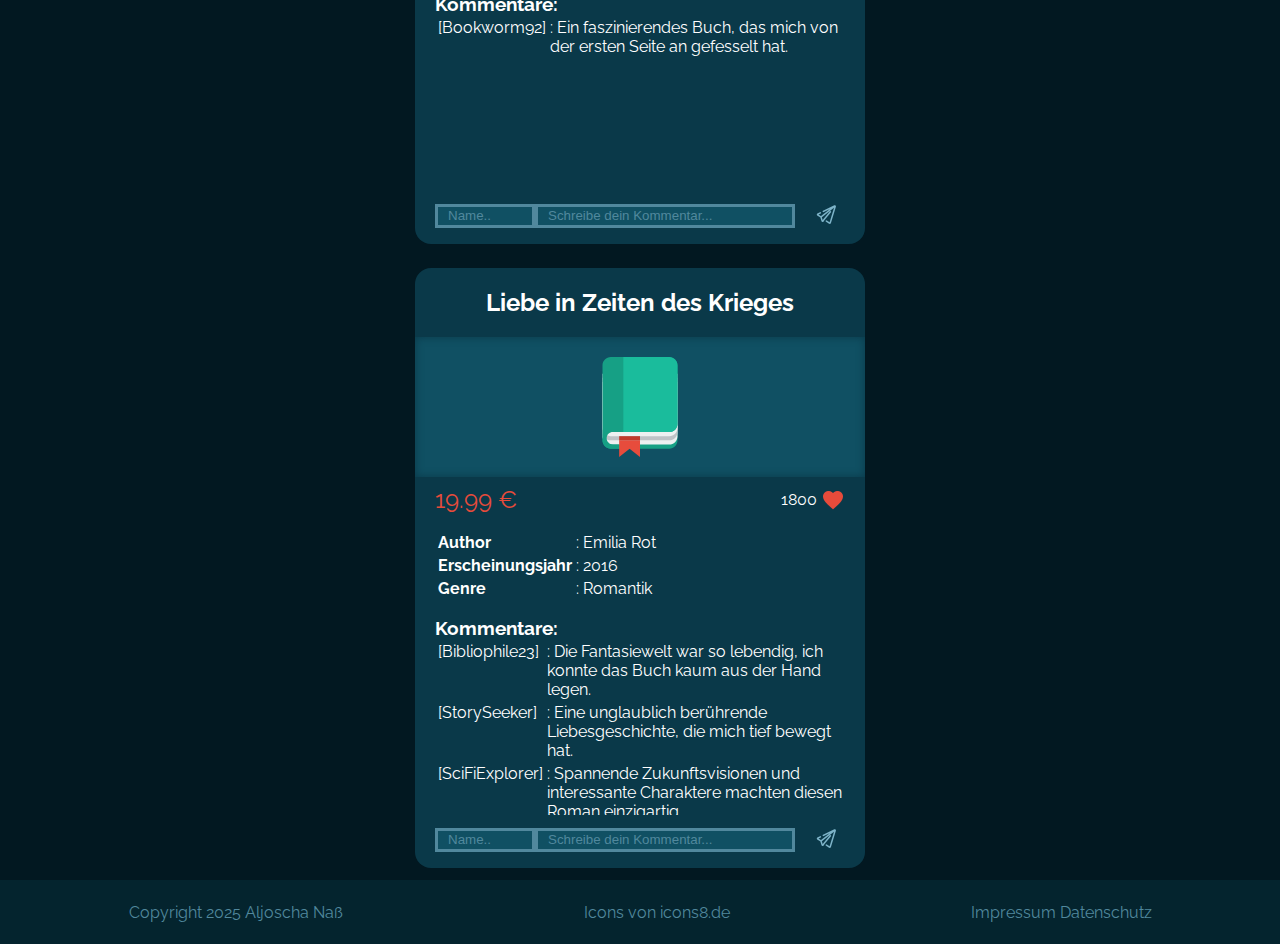
==== commit e133851e: "responsive and input name and alert" ====
--- a/index.html
+++ b/index.html
@@ -16,14 +16,13 @@
 </head>
 <body onload="init()">
     <header>
-        <h1>DA</h1>
+        <h1>MY</h1>
         <h2>Bookstore</h2>
         <h3>- get your book here</h3>
     </header>
 
-    <div id="content" class="content">
-
-    </div>
+    <main id="content" class="content">
+    </main>
 
     <footer>
         <p>Copyright 2025 Aljoscha Naß</p>
--- a/styles.css
+++ b/styles.css
@@ -1,8 +1,15 @@
+@font-face {
+    font-family: Raleway;
+    src: url(./fonts/Raleway/Raleway-VariableFont_wght.ttf)
+  }
+
 *{
+    box-sizing: border-box;
     margin: 0;
 }
 body{
     background-color: #021821;
+    font-family: "Raleway", serif;
 }
 
 .d_none{
@@ -37,11 +44,16 @@
 
 header{
     display: flex;
+    justify-content: center;
     align-items: center;
     background-color: #04242E;
     color: white;
     height: 64px;
-    padding-left: 24px;
+    gap: 12px;    
+}
+
+header h1{
+    color: #E74B3B;
 }
 
 .content {
@@ -84,7 +96,7 @@
     justify-content: center;
     align-items: center;
     background-color: #105063;
-    width: 410px;
+    width: 450px;
     padding: 20px;
     box-shadow: 0 0 8px #0A3949 inset;
 }
@@ -133,7 +145,7 @@
 }
 
 .old_comments_section{
-    margin: 8px 20px 5px 20px;
+    margin: 8px 8px 5px 20px;
 }
 
 .all_comments {
@@ -151,6 +163,11 @@
     width: 410px;
 }
 
+.inputs{
+    display: flex;
+    justify-content: flex-start;
+}
+
 .comment_input{
     background-color: #105063;
     color: white;
@@ -158,9 +175,24 @@
     height: 24px;
     border: solid;
     border-color: #51889D;
-    width: 350px;
-}
+    width: 260px;
+}
+
 .comment_input::placeholder{
+    color: #51889D;
+    padding-left: 8px;
+}
+
+.name_input{
+    background-color: #105063;
+    color: white;
+    cursor: pointer;
+    height: 24px;
+    border: solid;
+    border-color: #51889D;
+    width: 100px;
+}
+.name_input::placeholder{
     color: #51889D;
     padding-left: 8px;
 }
@@ -183,6 +215,8 @@
     display: flex;
     justify-content: space-around;
     align-items: center;
+    text-align: center;
+    padding: 0 8px;
 }
 
 footer a{
@@ -192,4 +226,80 @@
 }
 footer a:hover{
     color: #51889dc5;
+}
+
+@media(max-width: 500px){
+    header{
+        height: 56px;
+        gap: 8px;    
+    }
+
+    h1{
+        font-size: 24px;
+    }
+    h2{
+        font-size: 18px;
+    }
+    h3{
+        font-size: 16px;
+    }
+    .content{
+        font-size: 12px;
+    }
+    .book_section{
+        border-radius: 12px;
+        height: 400px;
+        width: 300px;
+        margin: 8px;
+    }
+    .book_title_section{
+        margin: 12px 0;
+    }
+    .book_img_section{
+        width: 300px;
+        padding: 12px;
+    }
+    .book_img{
+        height: 90px;
+        width: 90px;
+    }
+    .price_section{
+        margin: 4px 12px;
+        font-size: 18px;
+        width: 276px;
+    }
+    .book_data_section{
+        margin: 4px 12px;
+    }
+    .old_comments_section{
+        margin: 4px 4px 4px 12px;
+    }
+    .all_comments {
+        height: 76px;
+    }
+    .new_comment_section{
+        margin: 0 12px 12px 12px;
+        width: 276px;
+    }
+    .name_input{
+        height: 18px;
+        width: 60px;
+    }
+    .name_input::placeholder{
+        padding-left: 4px;
+    }
+    .comment_input{
+        height: 18px;
+        width: 180px;
+    }
+    .comment_input::placeholder{
+        padding-left: 4px;
+    }
+    .send_button_img{
+        width: 20px;
+        width: 20px;
+    }
+    footer{
+        height: 56px;
+    }
 }